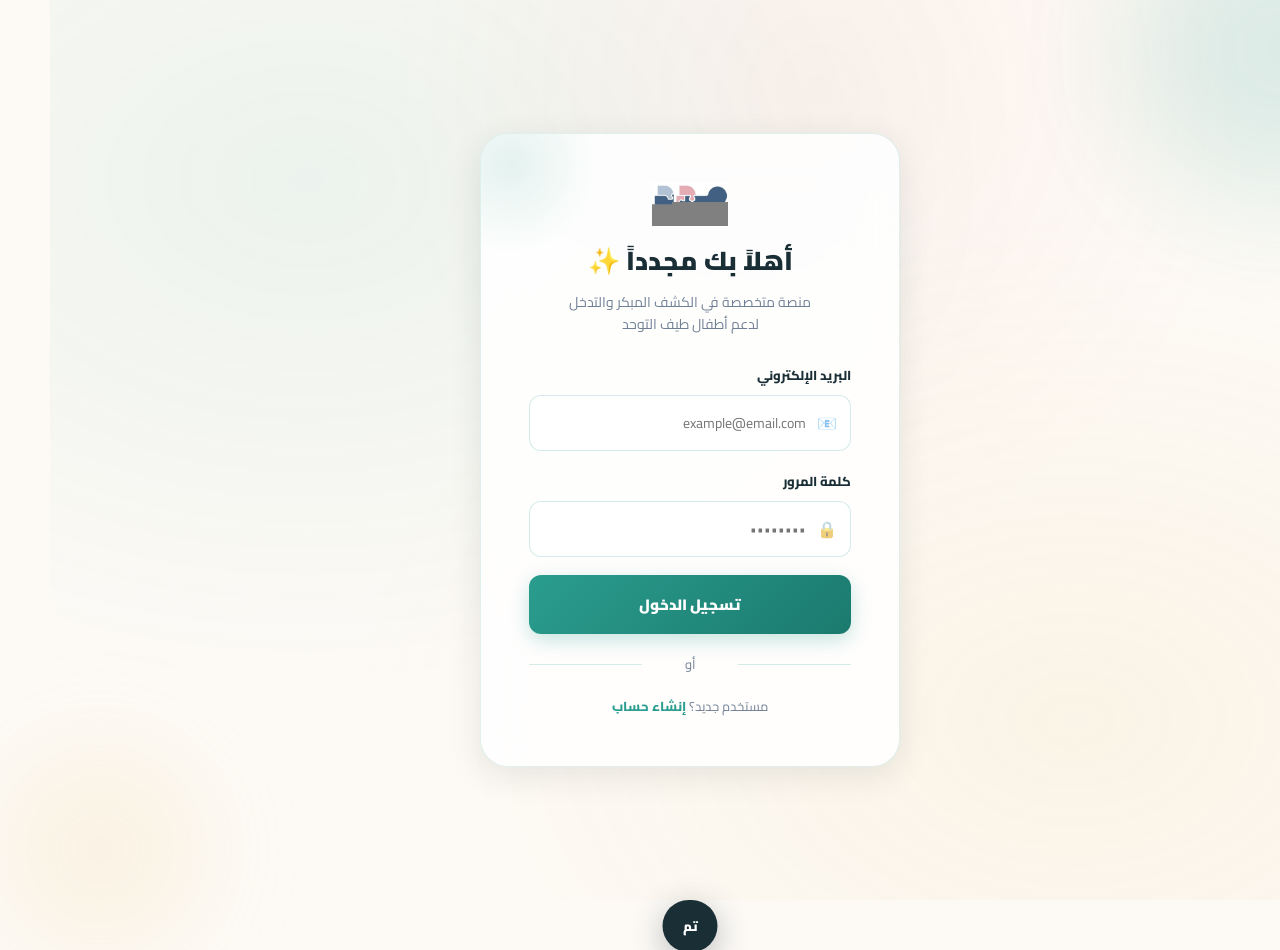
==== index.html @ 65f40bb9 "Update index.html" ====
<!DOCTYPE html>
<html lang="ar" dir="rtl">
<head>
  <meta charset="UTF-8" />
  <meta name="viewport" content="width=device-width, initial-scale=1.0"/>
  <title>مدد | MADDAD</title>

  <link href="https://fonts.googleapis.com/css2?family=Cairo:wght@300;400;500;600;700;900&family=Tajawal:wght@300;400;500;700;900&display=swap" rel="stylesheet">

  <style>
    :root {
      --sand: #F5EFE6;
      --warm: #FDFAF6;
      --teal: #2A9D8F;
      --teal-light: #52B5A8;
      --teal-dark: #1B7A6E;
      --amber: #E9C46A;
      --coral: #E76F51;
      --coral-light: #F4A261;
      --navy: #1A2E35;
      --text: #2D3748;
      --muted: #718096;
      --border: rgba(42,157,143,0.2);
      --card: rgba(255,255,255,0.86);
      --shadow: 0 8px 32px rgba(26,46,53,0.10);
      --shadow-hover: 0 16px 48px rgba(26,46,53,0.18);
      --radius: 20px;
      --radius-sm: 12px;
    }

    * { margin: 0; padding: 0; box-sizing: border-box; }

    body {
      font-family: 'Cairo', sans-serif;
      background: var(--warm);
      color: var(--text);
      min-height: 100vh;
      overflow-x: hidden;
    }

    /* background texture */
    body::before {
      content: '';
      position: fixed;
      inset: 0;
      background:
        radial-gradient(ellipse at 20% 20%, rgba(42,157,143,0.08) 0%, transparent 50%),
        radial-gradient(ellipse at 80% 80%, rgba(233,196,106,0.10) 0%, transparent 50%),
        radial-gradient(ellipse at 60% 10%, rgba(231,111,81,0.06) 0%, transparent 40%);
      pointer-events: none;
      z-index: 0;
    }

    .page {
      display: none;
      min-height: 100vh;
      position: relative;
      z-index: 1;
      animation: fadeIn 0.45s ease;
    }
    .page.active { display: flex; flex-direction: column; }
    @keyframes fadeIn {
      from { opacity: 0; transform: translateY(12px); }
      to { opacity: 1; transform: translateY(0); }
    }

    /* blobs */
    .blob {
      position: absolute;
      border-radius: 50%;
      filter: blur(60px);
      opacity: 0.15;
      pointer-events: none;
    }

    /* logo */
    .logo {
      display: flex;
      align-items: center;
      gap: 10px;
      text-decoration: none;
      user-select: none;
    }
    .logo img { height: 44px; width: auto; object-fit: contain; }
    .logo-text { font-size: 22px; font-weight: 900; color: var(--navy); letter-spacing: -0.5px; }
    .logo-sub { font-size: 11px; color: var(--teal); font-weight: 600; letter-spacing: 1px; direction: ltr; }

    /* navbar */
    .navbar {
      background: rgba(255,255,255,0.92);
      backdrop-filter: blur(20px);
      padding: 16px 28px;
      display: flex;
      align-items: center;
      justify-content: space-between;
      border-bottom: 1px solid var(--border);
      position: sticky; top: 0; z-index: 100;
      box-shadow: 0 2px 16px rgba(26,46,53,0.06);
    }
    .navbar-right { display: flex; align-items: center; gap: 14px; }
    .avatar {
      width: 38px; height: 38px;
      background: linear-gradient(135deg, var(--teal-light), var(--teal));
      border-radius: 50%;
      display: flex; align-items: center; justify-content: center;
      color: white;
      font-size: 14px;
      font-weight: 800;
      cursor: pointer;
      box-shadow: 0 2px 8px rgba(42,157,143,0.3);
    }
    .nav-name { font-size: 13px; font-weight: 700; color: var(--navy); }

    /* main container */
    .main {
      flex: 1;
      padding: 32px 28px;
      max-width: 900px;
      margin: 0 auto;
      width: 100%;
    }

    .page-title {
      font-size: 28px;
      font-weight: 900;
      color: var(--navy);
      margin-bottom: 4px;
      letter-spacing: -0.5px;
    }
    .page-subtitle {
      font-size: 14px;
      color: var(--muted);
      margin-bottom: 28px;
      line-height: 1.8;
    }

    /* login */
    #loginPage { align-items: center; justify-content: center; padding: 20px; }
    .login-card {
      background: var(--card);
      backdrop-filter: blur(20px);
      border-radius: 28px;
      padding: 48px;
      width: 100%;
      max-width: 420px;
      box-shadow: var(--shadow);
      border: 1px solid rgba(42,157,143,0.15);
      position: relative;
      overflow: hidden;
    }
    .login-card::before {
      content: '';
      position: absolute;
      top: -60px; left: -60px;
      width: 180px; height: 180px;
      background: radial-gradient(circle, rgba(42,157,143,0.12) 0%, transparent 70%);
      border-radius: 50%;
    }
    .login-header { text-align: center; margin-bottom: 28px; position: relative; }
    .login-header h2 { font-size: 26px; font-weight: 900; color: var(--navy); margin: 10px 0 6px; }
    .login-header p { color: var(--muted); font-size: 14px; line-height: 1.6; }

    .input-group { margin-bottom: 18px; }
    .input-group label {
      display: block;
      font-size: 13px;
      font-weight: 800;
      color: var(--navy);
      margin-bottom: 8px;
    }
    .input-wrap { position: relative; }
    .input-wrap .icon { position: absolute; right: 14px; top: 50%; transform: translateY(-50%); font-size: 16px; opacity: 0.55; }
    .form-input {
      width: 100%;
      padding: 14px 44px 14px 16px;
      border: 1.5px solid var(--border);
      border-radius: var(--radius-sm);
      font-family: 'Cairo', sans-serif;
      font-size: 14px;
      background: rgba(255,255,255,0.75);
      color: var(--text);
      transition: all 0.25s;
      outline: none;
      direction: ltr;
      text-align: right;
    }
    .form-input:focus {
      border-color: var(--teal);
      background: white;
      box-shadow: 0 0 0 3px rgba(42,157,143,0.10);
    }

    .btn-primary {
      width: 100%;
      padding: 15px;
      background: linear-gradient(135deg, var(--teal), var(--teal-dark));
      color: white;
      border: none;
      border-radius: var(--radius-sm);
      font-family: 'Cairo', sans-serif;
      font-size: 15px;
      font-weight: 900;
      cursor: pointer;
      transition: all 0.25s;
      box-shadow: 0 6px 20px rgba(42,157,143,0.28);
    }
    .btn-primary:hover { transform: translateY(-2px); box-shadow: 0 10px 28px rgba(42,157,143,0.38); }
    .btn-primary:active { transform: translateY(0); }

    .divider { text-align: center; margin: 18px 0; color: var(--muted); font-size: 13px; position: relative; }
    .divider::before, .divider::after {
      content: '';
      position: absolute;
      top: 50%;
      width: 35%;
      height: 1px;
      background: var(--border);
    }
    .divider::before { right: 0; }
    .divider::after  { left: 0; }

    .link-text { color: var(--teal); cursor: pointer; font-weight: 800; text-decoration: none; }
    .link-text:hover { color: var(--teal-dark); }
    .text-center { text-align: center; font-size: 13px; color: var(--muted); }

    /* dashboard */
    .child-hero {
      background: linear-gradient(135deg, var(--teal), var(--teal-dark));
      border-radius: 24px;
      padding: 28px 32px;
      color: white;
      margin-bottom: 22px;
      position: relative;
      overflow: hidden;
      box-shadow: 0 8px 32px rgba(42,157,143,0.30);
    }
    .child-hero::before {
      content: '';
      position: absolute;
      top: -40px; left: -40px;
      width: 200px; height: 200px;
      background: rgba(255,255,255,0.06);
      border-radius: 50%;
    }
    .child-hero::after {
      content: '';
      position: absolute;
      bottom: -60px; right: -20px;
      width: 250px; height: 250px;
      background: rgba(255,255,255,0.04);
      border-radius: 50%;
    }
    .child-hero-content { position: relative; z-index: 1; display: flex; align-items: center; gap: 18px; }
    .child-avatar-big {
      width: 72px; height: 72px;
      background: rgba(255,255,255,0.20);
      border-radius: 50%;
      display: flex; align-items: center; justify-content: center;
      font-size: 36px;
      border: 2px solid rgba(255,255,255,0.30);
      flex-shrink: 0;
    }
    .child-info-text h3 { font-size: 22px; font-weight: 900; margin-bottom: 4px; }
    .child-info-text p { font-size: 13px; opacity: 0.9; margin-bottom: 3px; }
    .badge-white {
      display: inline-flex;
      align-items: center;
      gap: 6px;
      background: rgba(255,255,255,0.20);
      border: 1px solid rgba(255,255,255,0.30);
      border-radius: 100px;
      padding: 4px 12px;
      font-size: 12px;
      margin-top: 8px;
      font-weight: 800;
    }

    .start-session-btn {
      width: 100%;
      padding: 18px;
      background: linear-gradient(135deg, var(--coral-light), var(--coral));
      color: white;
      border: none;
      border-radius: var(--radius-sm);
      font-family: 'Cairo', sans-serif;
      font-size: 16px;
      font-weight: 900;
      cursor: pointer;
      transition: all 0.25s;
      box-shadow: 0 6px 24px rgba(231,111,81,0.28);
      display: flex;
      align-items: center;
      justify-content: center;
      gap: 10px;
      max-width: 340px;
      margin: 0 auto;
    }
    .start-session-btn:hover { transform: translateY(-2px); box-shadow: 0 10px 32px rgba(231,111,81,0.40); }

    /* questionnaire */
    .back-btn {
      display: inline-flex;
      align-items: center;
      gap: 8px;
      font-size: 13px;
      font-weight: 800;
      color: var(--muted);
      cursor: pointer;
      padding: 8px 16px;
      border-radius: 100px;
      border: 1.5px solid var(--border);
      background: white;
      transition: all 0.2s;
      margin-bottom: 18px;
      width: fit-content;
    }
    .back-btn:hover { color: var(--navy); border-color: var(--navy); }

    .progress-bar-wrap { margin-bottom: 18px; }
    .progress-label { display: flex; justify-content: space-between; font-size: 13px; margin-bottom: 10px; }
    .progress-label span:first-child { font-weight: 900; color: var(--navy); }
    .progress-label span:last-child { color: var(--teal); font-weight: 900; direction: ltr; }
    .progress-bar {
      height: 8px;
      background: rgba(42,157,143,0.12);
      border-radius: 100px;
      overflow: hidden;
    }
    .progress-fill {
      height: 100%;
      background: linear-gradient(90deg, var(--teal), var(--teal-light));
      border-radius: 100px;
      transition: width 0.35s ease;
      width: 0%;
    }

    .question-card {
      background: var(--card);
      border-radius: 24px;
      padding: 28px;
      border: 1.5px solid var(--border);
      box-shadow: var(--shadow);
      margin-bottom: 16px;
    }
    .skill-tag {
      display: inline-flex;
      align-items: center;
      gap: 6px;
      background: rgba(42,157,143,0.10);
      color: var(--teal-dark);
      border-radius: 100px;
      padding: 6px 14px;
      font-size: 12px;
      font-weight: 900;
      margin-bottom: 14px;
    }
    .question-number { font-size: 13px; color: var(--muted); margin-bottom: 10px; }
    .question-text {
      font-size: 18px;
      font-weight: 900;
      color: var(--navy);
      line-height: 1.7;
      margin-bottom: 20px;
    }
    .answer-options { display: flex; gap: 12px; }
    .answer-btn {
      flex: 1;
      padding: 16px;
      border-radius: var(--radius-sm);
      border: 2px solid var(--border);
      background: white;
      cursor: pointer;
      transition: all 0.2s;
      font-family: 'Cairo', sans-serif;
      font-size: 15px;
      font-weight: 900;
      display: flex;
      align-items: center;
      justify-content: center;
      gap: 8px;
      user-select: none;
    }
    .answer-btn.yes { color: var(--teal-dark); }
    .answer-btn.no  { color: var(--coral); }

    .answer-btn:hover.yes { background: rgba(42,157,143,0.08); border-color: var(--teal); }
    .answer-btn:hover.no  { background: rgba(231,111,81,0.08); border-color: var(--coral); }

    .answer-btn.selected.yes { background: rgba(42,157,143,0.12); border-color: var(--teal); }
    .answer-btn.selected.no  { background: rgba(231,111,81,0.12); border-color: var(--coral); }

    .note-box {
      background: rgba(233,196,106,0.12);
      border: 1px solid rgba(233,196,106,0.28);
      border-radius: var(--radius-sm);
      padding: 14px 16px;
      font-size: 13px;
      color: #7d6200;
      display: flex;
      gap: 10px;
      align-items: flex-start;
      line-height: 1.7;
      margin-top: 14px;
      font-weight: 700;
    }
    .note-icon { font-size: 16px; flex-shrink: 0; margin-top: 1px; }

    .q-actions {
      display: flex;
      gap: 12px;
      justify-content: space-between;
      flex-wrap: wrap;
      margin-top: 16px;
    }
    .btn-secondary {
      padding: 13px 18px;
      background: transparent;
      color: var(--teal);
      border: 2px solid var(--teal);
      border-radius: var(--radius-sm);
      font-family: 'Cairo', sans-serif;
      font-size: 14px;
      font-weight: 900;
      cursor: pointer;
      transition: all 0.2s;
      min-width: 140px;
    }
    .btn-secondary:hover { background: rgba(42,157,143,0.06); }

    .btn-inline {
      padding: 13px 18px;
      background: linear-gradient(135deg, var(--teal), var(--teal-dark));
      color: white;
      border: none;
      border-radius: var(--radius-sm);
      font-family: 'Cairo', sans-serif;
      font-size: 14px;
      font-weight: 900;
      cursor: pointer;
      transition: all 0.2s;
      box-shadow: 0 4px 16px rgba(42,157,143,0.22);
      min-width: 140px;
    }
    .btn-inline:hover { transform: translateY(-2px); box-shadow: 0 8px 24px rgba(42,157,143,0.32); }

    /* results */
    .result-hero {
      border-radius: 24px;
      padding: 28px;
      margin-bottom: 16px;
      text-align: center;
      position: relative;
      overflow: hidden;
      background: rgba(255,255,255,0.88);
      border: 1.5px solid var(--border);
      box-shadow: var(--shadow);
    }
    .risk-badge {
      display: inline-flex;
      align-items: center;
      gap: 8px;
      background: rgba(231,111,81,0.12);
      color: var(--coral);
      border: 1px solid rgba(231,111,81,0.20);
      border-radius: 100px;
      padding: 8px 18px;
      font-size: 13px;
      font-weight: 900;
      margin-bottom: 14px;
    }
    .risk-circle {
      width: 100px; height: 100px;
      margin: 0 auto 16px;
      border-radius: 50%;
      background: rgba(231,111,81,0.10);
      border: 3px solid rgba(231,111,81,0.25);
      display: flex;
      align-items: center;
      justify-content: center;
      font-size: 46px;
      position: relative;
    }
    .risk-circle::after {
      content: '';
      position: absolute;
      inset: -8px;
      border-radius: 50%;
      border: 1.5px dashed rgba(231,111,81,0.20);
      animation: spin 18s linear infinite;
    }
    @keyframes spin { to { transform: rotate(360deg); } }

    .result-hero h2 { font-size: 22px; font-weight: 900; color: var(--navy); margin-bottom: 10px; }
    .result-hero p  { font-size: 14px; color: var(--muted); line-height: 1.8; max-width: 520px; margin: 0 auto; }

    .result-actions { display: flex; gap: 10px; justify-content: center; margin-top: 16px; flex-wrap: wrap; }

    /* follow-up */
    .followup-list { display: flex; flex-direction: column; gap: 12px; margin-bottom: 14px; }
    .followup-item {
      background: var(--card);
      border-radius: var(--radius-sm);
      padding: 16px 18px;
      border: 1.5px solid var(--border);
      display: flex;
      align-items: center;
      gap: 12px;
      cursor: pointer;
      transition: all 0.2s;
    }
    .followup-item:hover {
      border-color: var(--teal);
      transform: translateX(-3px);
      box-shadow: 0 4px 16px rgba(42,157,143,0.10);
    }
    .followup-item.answered {
      background: rgba(42,157,143,0.04);
      border-color: rgba(42,157,143,0.32);
    }
    .followup-checkbox {
      width: 24px; height: 24px;
      border: 2px solid var(--border);
      border-radius: 8px;
      flex-shrink: 0;
      display: flex; align-items: center; justify-content: center;
      transition: all 0.2s;
      font-size: 12px;
      color: transparent;
      background: transparent;
      font-weight: 900;
    }
    .followup-item.answered .followup-checkbox {
      background: var(--teal);
      border-color: var(--teal);
      color: white;
    }
    .followup-text {
      font-size: 14px;
      font-weight: 900;
      color: var(--navy);
      flex: 1;
      line-height: 1.6;
    }

    /* intervention */
    .intervention-grid { display: flex; flex-direction: column; gap: 12px; margin-bottom: 14px; }
    .activity-card {
      background: var(--card);
      border-radius: var(--radius);
      padding: 18px 20px;
      border: 1.5px solid var(--border);
      display: flex;
      align-items: center;
      gap: 14px;
      box-shadow: 0 2px 12px rgba(26,46,53,0.06);
      transition: all 0.25s;
    }
    .activity-card:hover { transform: translateX(-3px); box-shadow: var(--shadow); border-color: var(--teal); }
    .activity-num {
      width: 46px; height: 46px;
      background: linear-gradient(135deg, var(--teal), var(--teal-dark));
      border-radius: 14px;
      display: flex; align-items: center; justify-content: center;
      color: white;
      font-size: 18px;
      font-weight: 900;
      flex-shrink: 0;
      box-shadow: 0 4px 12px rgba(42,157,143,0.20);
    }
    .activity-info h4 { font-size: 15px; font-weight: 900; color: var(--navy); margin-bottom: 4px; }
    .activity-info .skill-label { font-size: 12px; color: var(--teal); font-weight: 900; }

    /* toast */
    .toast {
      position: fixed;
      bottom: 28px;
      left: 50%;
      transform: translateX(-50%) translateY(80px);
      background: var(--navy);
      color: white;
      padding: 14px 20px;
      border-radius: 100px;
      font-size: 13px;
      font-weight: 900;
      transition: transform 0.35s cubic-bezier(0.34, 1.56, 0.64, 1);
      z-index: 1000;
      white-space: nowrap;
      box-shadow: 0 8px 32px rgba(26,46,53,0.30);
      max-width: calc(100vw - 24px);
      overflow: hidden;
      text-overflow: ellipsis;
    }
    .toast.show { transform: translateX(-50%) translateY(0); }

    @media (max-width: 600px) {
      .main { padding: 20px 16px; }
      .login-card { padding: 32px 22px; }
      .answer-options { flex-direction: column; }
      .child-hero-content { flex-direction: column; text-align: center; }
      .q-actions { justify-content: center; }
      .btn-secondary, .btn-inline { width: 100%; }
      .navbar { padding: 14px 16px; }
    }
  </style>
</head>

<body>
  <!-- Toast -->
  <div id="toast" class="toast">تم</div>

  <!-- ===== LOGIN ===== -->
  <div class="page active" id="loginPage">
    <div class="blob" style="width:300px;height:300px;top:-100px;right:-100px;background:var(--teal);"></div>
    <div class="blob" style="width:200px;height:200px;bottom:-50px;left:-50px;background:var(--amber);"></div>

    <div class="login-card">
      <div class="login-header">
        <div class="logo" style="justify-content:center;margin-bottom:10px;">
          <img class="maddad-logo" alt="Maddad Logo">
        </div>
        <h2>أهلاً بك مجدداً ✨</h2>
        <p>منصة متخصصة في الكشف المبكر والتدخل<br>لدعم أطفال طيف التوحد</p>
      </div>

      <div class="input-group">
        <label>البريد الإلكتروني</label>
        <div class="input-wrap">
          <span class="icon">📧</span>
          <input class="form-input" id="emailInput" type="email" placeholder="example@email.com">
        </div>
      </div>

      <div class="input-group">
        <label>كلمة المرور</label>
        <div class="input-wrap">
          <span class="icon">🔒</span>
          <input class="form-input" id="passwordInput" type="password" placeholder="••••••••">
        </div>
      </div>

      <div id="loginError" style="color:#E76F51;font-size:13px;margin-bottom:12px;display:none;text-align:center;font-weight:900;">
        ⚠️ يرجى إدخال البريد الإلكتروني وكلمة المرور
      </div>

      <button class="btn-primary" id="loginBtn">تسجيل الدخول</button>

      <div class="divider">أو</div>
      <p class="text-center">مستخدم جديد؟ <a class="link-text" id="signupLink">إنشاء حساب</a></p>
    </div>
  </div>

  <!-- ===== DASHBOARD ===== -->
  <div class="page" id="dashboard">
    <nav class="navbar">
      <div class="logo" style="cursor:pointer;" id="logoDashboard">
        <img class="maddad-logo" alt="Maddad Logo">
      </div>
      <div class="navbar-right">
        <div class="nav-name" id="navParentName">والدة سارة</div>
        <div class="avatar" id="profileBtn">و</div>
      </div>
    </nav>

    <div class="main">
      <div class="page-title">لوحة المتابعة</div>
      <div class="page-subtitle">مرحباً، إليك آخر تحديثات ملف <span id="childNameInline">سارة</span> 🌟</div>

      <div class="child-hero">
        <div class="child-hero-content">
          <div class="child-avatar-big">👧</div>
          <div class="child-info-text">
            <h3 id="childName">سارة</h3>
            <p>📅 تاريخ التسجيل: <span id="regDate">١ / ٠٥ / ١٤٤٦هـ</span></p>
            <p>🎂 العمر: <span id="childAge">٢٤ شهراً</span></p>
            <div class="badge-white">🟢 متابعة نشطة</div>
          </div>
        </div>
      </div>

      <div style="text-align:center;margin-top:16px;">
        <button class="start-session-btn" id="startQuestionnaireBtn">📋 ابدأ الاستبيان الآن</button>
      </div>
    </div>
  </div>

  <!-- ===== QUESTIONNAIRE ===== -->
  <div class="page" id="questionnaire">
    <nav class="navbar">
      <div class="logo" style="cursor:pointer;" id="logoQuestionnaire">
        <img class="maddad-logo" alt="Maddad Logo">
      </div>
      <div class="navbar-right">
        <div class="nav-name">الاستبيان</div>
        <div class="avatar" id="qHelpBtn">؟</div>
      </div>
    </nav>

    <div class="main">
      <div class="back-btn" id="backToDashboardBtn">⬅︎ رجوع للوحة المتابعة</div>

      <div class="progress-bar-wrap">
        <div class="progress-label">
          <span>تقدم الاستبيان</span>
          <span id="progressText">0/0</span>
        </div>
        <div class="progress-bar">
          <div class="progress-fill" id="progressFill"></div>
        </div>
      </div>

      <div class="question-card">
        <div class="skill-tag" id="skillTag">🧠 تواصل بصري</div>
        <div class="question-number" id="qNumber">سؤال 1</div>
        <div class="question-text" id="qText">...</div>

        <div class="answer-options">
          <button class="answer-btn yes" id="yesBtn">✅ نعم</button>
          <button class="answer-btn no" id="noBtn">❌ لا</button>
        </div>

        <div class="note-box">
          <div class="note-icon">💡</div>
          <div>اختاري الإجابة الأقرب لسلوك الطفل خلال آخر أسبوعين.</div>
        </div>

        <div class="q-actions">
          <button class="btn-secondary" id="prevBtn">السابق</button>
          <button class="btn-inline" id="nextBtn">التالي</button>
        </div>
      </div>
    </div>
  </div>

  <!-- ===== RESULTS ===== -->
  <div class="page" id="results">
    <nav class="navbar">
      <div class="logo" style="cursor:pointer;" id="logoResults">
        <img class="maddad-logo" alt="Maddad Logo">
      </div>
      <div class="navbar-right">
        <div class="nav-name">النتيجة</div>
        <div class="avatar" id="resInfoBtn">i</div>
      </div>
    </nav>

    <div class="main">
      <div class="back-btn" id="backToDashboardFromResults">⬅︎ رجوع للوحة المتابعة</div>

      <div class="result-hero">
        <div class="risk-badge" id="riskBadge">—</div>
        <div class="risk-circle" id="riskEmoji">🟢</div>
        <h2 id="riskTitle">—</h2>
        <p id="riskDesc">—</p>

        <div class="result-actions">
          <button class="btn-inline" id="goFollowupBtn">أسئلة متابعة</button>
          <button class="btn-secondary" id="goInterventionBtn">خطة تدخل</button>
        </div>

        <div style="margin-top:14px;font-size:12px;color:var(--muted);font-weight:900;">
          الدرجة: <span id="scoreText">0</span> / <span id="maxScoreText">0</span>
        </div>
      </div>
    </div>
  </div>

  <!-- ===== FOLLOW-UP ===== -->
  <div class="page" id="followup">
    <nav class="navbar">
      <div class="logo" style="cursor:pointer;" id="logoFollowup">
        <img class="maddad-logo" alt="Maddad Logo">
      </div>
      <div class="navbar-right">
        <div class="nav-name">أسئلة متابعة</div>
        <div class="avatar" id="fuHelpBtn">؟</div>
      </div>
    </nav>

    <div class="main">
      <div class="back-btn" id="backToResultsBtn">⬅︎ رجوع للنتيجة</div>

      <div class="page-title">أسئلة متابعة</div>
      <div class="page-subtitle">نكمّل كم سؤال سريع يساعدنا نحدد التوصيات بشكل أدق.</div>

      <div class="followup-list" id="followupList"></div>

      <div class="result-actions" style="justify-content:flex-start;">
        <button class="btn-inline" id="finishFollowupBtn">إنهاء المتابعة</button>
        <button class="btn-secondary" id="toInterventionFromFollowupBtn">الانتقال للتدخل</button>
      </div>
    </div>
  </div>

  <!-- ===== INTERVENTION ===== -->
  <div class="page" id="intervention">
    <nav class="navbar">
      <div class="logo" style="cursor:pointer;" id="logoIntervention">
        <img class="maddad-logo" alt="Maddad Logo">
      </div>
      <div class="navbar-right">
        <div class="nav-name">خطة التدخل</div>
        <div class="avatar" id="intInfoBtn">i</div>
      </div>
    </nav>

    <div class="main">
      <div class="back-btn" id="backToResultsFromIntervention">⬅︎ رجوع للنتيجة</div>

      <div class="page-title">خطة تدخل مقترحة</div>
      <div class="page-subtitle">هذه أنشطة بسيطة قابلة للتطبيق في البيت. (تقدرين تغيرينها لاحقاً حسب متطلباتكم).</div>

      <div class="intervention-grid" id="interventionGrid"></div>

      <div style="margin-top:14px;">
        <button class="start-session-btn" id="startSessionBtn" style="max-width:420px;">
          🚀 ابدأ جلسة تدريب الآن
        </button>
      </div>
    </div>
  </div>

  <script>
    // =============================
    // 1) Maddad Logo (Base64) — محفوظ مرة وحدة وما انحذف ✅
    // =============================
    const MADDAD_LOGO_BASE64 = "[data-uri]";

    // Apply logo to all .maddad-logo elements
    function applyLogo() {
      document.querySelectorAll(".maddad-logo").forEach(img => {
        img.src = MADDAD_LOGO_BASE64;
      });
    }

    // =============================
    // 2) Simple Router
    // =============================
    const pages = ["loginPage","dashboard","questionnaire","results","followup","intervention"];
    function goTo(id){
      pages.forEach(p => document.getElementById(p).classList.remove("active"));
      document.getElementById(id).classList.add("active");
      window.scrollTo({top:0, behavior:"smooth"});
    }

    // =============================
    // 3) Toast
    // =============================
    let toastTimer = null;
    function showToast(msg){
      const t = document.getElementById("toast");
      t.textContent = msg;
      t.classList.add("show");
      clearTimeout(toastTimer);
      toastTimer = setTimeout(() => t.classList.remove("show"), 2400);
    }

    // =============================
    // 4) App State
    // =============================
    const state = {
      user: { parentName: "والدة سارة", avatar: "و" },
      child: { name: "سارة", regDate: "١ / ٠٥ / ١٤٤٦هـ", age: "٢٤ شهراً" },
      qIndex: 0,
      answers: [],     // boolean: true=yes, false=no
      score: 0,
      risk: { level: "low", title: "", desc: "", emoji: "🟢", badge: "" },
      followup: []
    };

    // =============================
    // 5) Questionnaire Data
    //    (عدّلي الأسئلة بسهولة هنا)
    // =============================
    const QUESTIONS = [
      { tag:"🧠 تواصل بصري", text:"هل ينظر الطفل إليك عند مناداته باسمه؟", riskIfNo: 1 },
      { tag:"🧩 انتباه مشترك", text:"هل يشير الطفل إلى شيء ليشاركك الاهتمام (مثل لعبة/صورة)؟", riskIfNo: 1 },
      { tag:"🗣️ تواصل", text:"هل يستخدم الطفل كلمات بسيطة أو أصوات للتواصل عند الحاجة؟", riskIfNo: 1 },
      { tag:"👥 تفاعل اجتماعي", text:"هل يستمتع الطفل باللعب التفاعلي (مثل الغميضة/التقليد)؟", riskIfNo: 1 },
      { tag:"🔁 سلوكيات متكررة", text:"هل توجد حركات متكررة بشكل ملحوظ (رفرفة، دوران، إلخ)؟", riskIfYes: 1 },
      { tag:"🔊 حساسية حسّية", text:"هل ينزعج بشدة من الأصوات/اللمس/الملابس بشكل متكرر؟", riskIfYes: 1 },
      { tag:"🎯 مرونة", text:"هل يغضب كثيراً عند تغيير الروتين أو المكان؟", riskIfYes: 1 },
      { tag:"🧠 تواصل بصري", text:"هل يتجنب التواصل البصري لفترات ملحوظة؟", riskIfYes: 1 },
    ];

    // Follow-up items (تقدرين تغيرينها)
    const FOLLOWUP_ITEMS = [
      "هل تم ملاحظة تأخر واضح في النطق مقارنة بعمر الطفل؟",
      "هل يكرر الطفل كلمات/أصوات بشكل غير وظيفي؟",
      "هل يواجه صعوبة في تقبل التغيير في الروتين؟",
      "هل تظهر حساسية شديدة تجاه بعض المثيرات الحسية؟"
    ];

    // Intervention activities (تقدرين تغيرينها)
    const INTERVENTIONS = [
      { title:"تمرين التواصل البصري", skill:"Eye Contact", desc:"تواصلي بصرياً لثانيتين ثم قدّمي تعزيز بسيط (ابتسامة/تصفيق)." },
      { title:"الانتباه المشترك", skill:"Joint Attention", desc:"اشرّي لشيء محبب وسمّيه، وانتظري نظرة الطفل ثم عززي." },
      { title:"تقليد حركات بسيطة", skill:"Imitation", desc:"حركة واحدة (تصفيق/إشارة) — لما يقلدها قدّمي مكافأة." },
    ];

    // =============================
    // 6) Risk Logic
    // =============================
    function computeScore() {
      let s = 0;
      for (let i=0; i<QUESTIONS.length; i++){
        const q = QUESTIONS[i];
        const a = state.answers[i]; // true/false
        if (a === undefined) continue;

        // if question defines riskIfNo / riskIfYes
        if (q.riskIfNo && a === false) s += q.riskIfNo;
        if (q.riskIfYes && a === true) s += q.riskIfYes;
      }
      state.score = s;
      return s;
    }

    function computeRisk() {
      const max = QUESTIONS.reduce((acc,q)=>acc + (q.riskIfNo||0) + (q.riskIfYes||0), 0);
      const s = computeScore();
      const ratio = max === 0 ? 0 : (s / max);

      // thresholds (قدّري تغيّرينها)
      if (ratio >= 0.60) {
        state.risk = {
          level:"high",
          emoji:"🔴",
          badge:"⚠️ احتمالية مرتفعة",
          title:"نوصي بتقييم متخصص قريباً",
          desc:"النتيجة تشير إلى مؤشرات متعددة. يفضّل التواصل مع أخصائي/مركز تقييم لإجراء فحص شامل ووضع خطة متابعة."
        };
      } else if (ratio >= 0.30) {
        state.risk = {
          level:"mid",
          emoji:"🟠",
          badge:"⚠️ احتمالية متوسطة",
          title:"متابعة وتطبيق أنشطة دعم مبكر",
          desc:"هناك بعض المؤشرات. ننصح بالمتابعة خلال أسابيع مع تطبيق أنشطة بسيطة وتحسين بيئة التواصل."
        };
      } else {
        state.risk = {
          level:"low",
          emoji:"🟢",
          badge:"✅ احتمالية منخفضة",
          title:"مؤشرات مطمئنة بشكل عام",
          desc:"النتيجة لا تظهر مؤشرات قوية حالياً. استمري بالملاحظة والتفاعل اليومي، وكرري الاستبيان لاحقاً."
        };
      }

      return { score: s, max };
    }

    // =============================
    // 7) Questionnaire UI
    // =============================
    function updateProgress(){
      const total = QUESTIONS.length;
      const current = state.qIndex + 1;
      document.getElementById("progressText").textContent = `${current}/${total}`;
      document.getElementById("progressFill").style.width = `${Math.round((current/total)*100)}%`;
    }

    function renderQuestion(){
      const q = QUESTIONS[state.qIndex];
      document.getElementById("skillTag").textContent = q.tag;
      document.getElementById("qNumber").textContent = `سؤال ${state.qIndex + 1}`;
      document.getElementById("qText").textContent = q.text;

      const a = state.answers[state.qIndex];
      const yes = document.getElementById("yesBtn");
      const no  = document.getElementById("noBtn");
      yes.classList.remove("selected"); no.classList.remove("selected");
      if (a === true) yes.classList.add("selected");
      if (a === false) no.classList.add("selected");

      document.getElementById("prevBtn").disabled = (state.qIndex === 0);
      updateProgress();
    }

    function setAnswer(val){
      state.answers[state.qIndex] = val;

      // auto move next (اختياري)
      renderQuestion();
    }

    function nextQuestion(){
      if (state.answers[state.qIndex] === undefined) {
        showToast("اختاري نعم أو لا أولاً");
        return;
      }
      if (state.qIndex < QUESTIONS.length - 1) {
        state.qIndex++;
        renderQuestion();
      } else {
        // finish => results
        const {score, max} = computeRisk();
        renderResults(score, max);
        goTo("results");
        showToast("تم إنهاء الاستبيان ✅");
      }
    }

    function prevQuestion(){
      if (state.qIndex > 0){
        state.qIndex--;
        renderQuestion();
      }
    }

    // =============================
    // 8) Results UI
    // =============================
    function renderResults(score, max){
      const r = state.risk;
      document.getElementById("riskBadge").textContent = r.badge;
      document.getElementById("riskEmoji").textContent = r.emoji;
      document.getElementById("riskTitle").textContent = r.title;
      document.getElementById("riskDesc").textContent = r.desc;
      document.getElementById("scoreText").textContent = score;
      document.getElementById("maxScoreText").textContent = max;
    }

    // =============================
    // 9) Follow-up UI
    // =============================
    function initFollowup(){
      state.followup = FOLLOWUP_ITEMS.map(t => ({ text: t, answered: false }));
      const list = document.getElementById("followupList");
      list.innerHTML = "";

      state.followup.forEach((item, idx) => {
        const row = document.createElement("div");
        row.className = "followup-item";
        row.innerHTML = `
          <div class="followup-checkbox">✓</div>
          <div class="followup-text">${item.text}</div>
        `;
        row.addEventListener("click", () => {
          item.answered = !item.answered;
          row.classList.toggle("answered", item.answered);
        });
        list.appendChild(row);
      });
    }

    // =============================
    // 10) Intervention UI
    // =============================
    function initIntervention(){
      const grid = document.getElementById("interventionGrid");
      grid.innerHTML = "";
      INTERVENTIONS.forEach((it, idx) => {
        const card = document.createElement("div");
        card.className = "activity-card";
        card.innerHTML = `
          <div class="activity-num">${idx+1}</div>
          <div class="activity-info">
            <h4>${it.title}</h4>
            <div class="skill-label">${it.skill} • ${it.desc}</div>
          </div>
        `;
        grid.appendChild(card);
      });
    }

    // =============================
    // 11) Login + Wiring
    // =============================
    function handleLogin(){
      const email = document.getElementById("emailInput").value.trim();
      const pass  = document.getElementById("passwordInput").value.trim();
      const err   = document.getElementById("loginError");

      if(!email || !pass){
        err.style.display = "block";
        showToast("كمّلي البيانات أولاً");
        return;
      }
      err.style.display = "none";

      // mock: change parent avatar letter from email
      const first = (email[0] || "و").toUpperCase();
      state.user.avatar = first;
      document.getElementById("profileBtn").textContent = first;

      showToast("تم تسجيل الدخول ✅");
      goTo("dashboard");
    }

    function hydrateDashboard(){
      document.getElementById("navParentName").textContent = state.user.parentName;
      document.getElementById("profileBtn").textContent = state.user.avatar;

      document.getElementById("childName").textContent = state.child.name;
      document.getElementById("childNameInline").textContent = state.child.name;
      document.getElementById("regDate").textContent = state.child.regDate;
      document.getElementById("childAge").textContent = state.child.age;
    }

    // =============================
    // 12) Events
    // =============================
    function bindEvents(){
      // login
      document.getElementById("loginBtn").addEventListener("click", handleLogin);
      document.getElementById("signupLink").addEventListener("click", () => showToast("سيتم إضافة التسجيل قريباً"));

      // dashboard
      document.getElementById("logoDashboard").addEventListener("click", () => goTo("dashboard"));
      document.getElementById("profileBtn").addEventListener("click", () => showToast("الملف الشخصي (قريباً)"));
      document.getElementById("startQuestionnaireBtn").addEventListener("click", () => {
        state.qIndex = 0;
        state.answers = new Array(QUESTIONS.length).fill(undefined);
        renderQuestion();
        goTo("questionnaire");
      });

      // questionnaire
      document.getElementById("logoQuestionnaire").addEventListener("click", () => goTo("dashboard"));
      document.getElementById("backToDashboardBtn").addEventListener("click", () => goTo("dashboard"));
      document.getElementById("qHelpBtn").addEventListener("click", () => showToast("اختاري الإجابة الأقرب لسلوك الطفل"));
      document.getElementById("yesBtn").addEventListener("click", () => setAnswer(true));
      document.getElementById("noBtn").addEventListener("click", () => setAnswer(false));
      document.getElementById("nextBtn").addEventListener("click", nextQuestion);
      document.getElementById("prevBtn").addEventListener("click", prevQuestion);

      // results
      document.getElementById("logoResults").addEventListener("click", () => goTo("dashboard"));
      document.getElementById("resInfoBtn").addEventListener("click", () => showToast("هذه نتيجة إرشادية وليست تشخيصاً"));
      document.getElementById("backToDashboardFromResults").addEventListener("click", () => goTo("dashboard"));
      document.getElementById("goFollowupBtn").addEventListener("click", () => {
        initFollowup();
        goTo("followup");
      });
      document.getElementById("goInterventionBtn").addEventListener("click", () => {
        initIntervention();
        goTo("intervention");
      });

      // followup
      document.getElementById("logoFollowup").addEventListener("click", () => goTo("dashboard"));
      document.getElementById("fuHelpBtn").addEventListener("click", () => showToast("اضغطي السؤال لتحديد أنه تمت مراجعته"));
      document.getElementById("backToResultsBtn").addEventListener("click", () => goTo("results"));
      document.getElementById("finishFollowupBtn").addEventListener("click", () => showToast("تم حفظ المتابعة ✅"));
      document.getElementById("toInterventionFromFollowupBtn").addEventListener("click", () => {
        initIntervention();
        goTo("intervention");
      });

      // intervention
      document.getElementById("logoIntervention").addEventListener("click", () => goTo("dashboard"));
      document.getElementById("intInfoBtn").addEventListener("click", () => showToast("الأنشطة قابلة للتعديل حسب الحاجة"));
      document.getElementById("backToResultsFromIntervention").addEventListener("click", () => goTo("results"));
      document.getElementById("startSessionBtn").addEventListener("click", () => showToast("بدء الجلسة (ربط اللعبة/الـ RL لاحقاً)"));
    }

    // =============================
    // Boot
    // =============================
    (function init(){
      applyLogo();
      bindEvents();
      hydrateDashboard();

      // enter-to-login
      document.getElementById("passwordInput").addEventListener("keydown", (e) => {
        if (e.key === "Enter") handleLogin();
      });

      // click logos on other pages
      document.getElementById("logoDashboard").title = "الرجوع للوحة المتابعة";
      document.getElementById("logoQuestionnaire").title = "الرجوع";
      document.getElementById("logoResults").title = "الرجوع";
      document.getElementById("logoFollowup").title = "الرجوع";
      document.getElementById("logoIntervention").title = "الرجوع";
    })();
  </script>
</body>
</html>
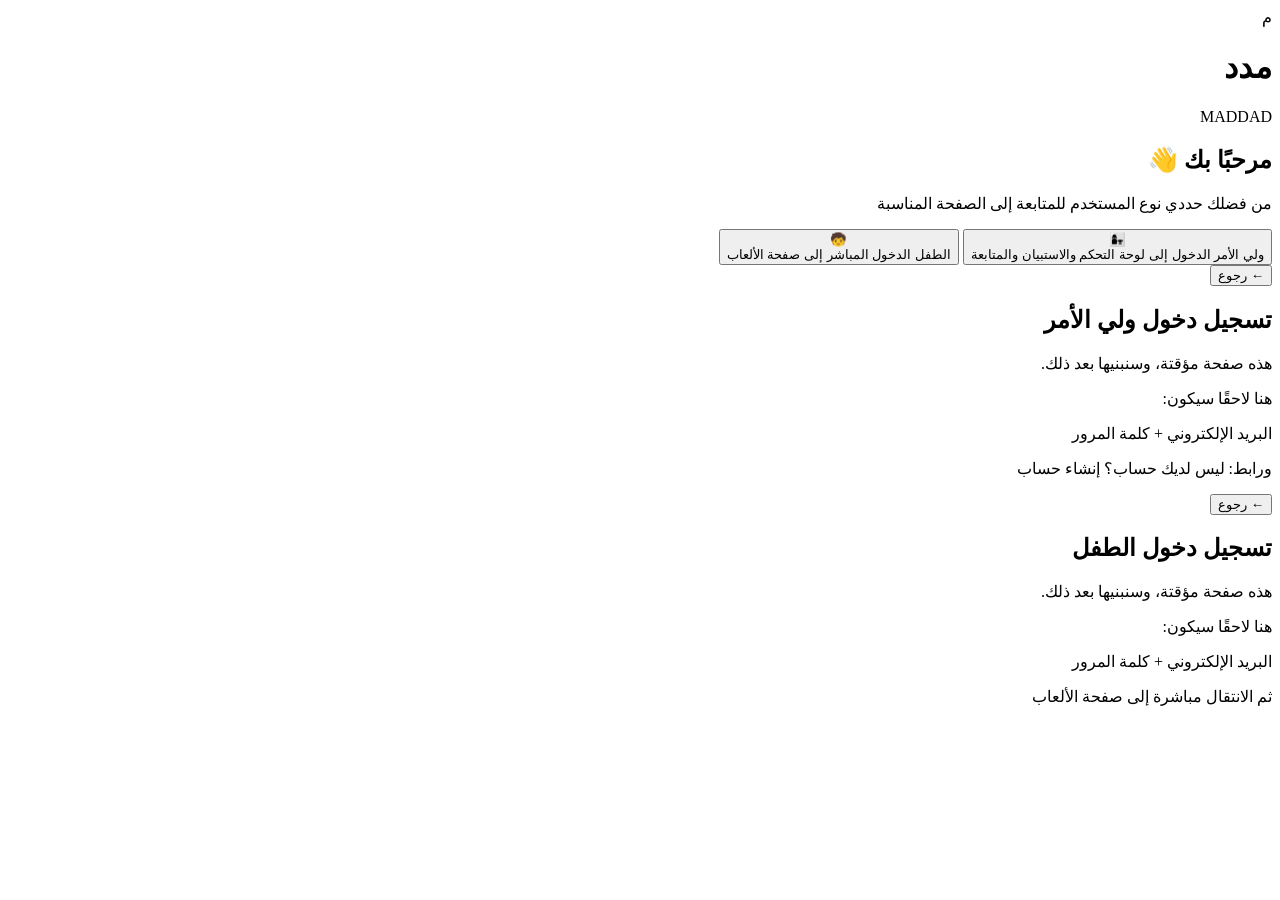
==== commit 2cfbdf6d: "Update index.html" ====
--- a/index.html
+++ b/index.html
@@ -2,1179 +2,88 @@
 <html lang="ar" dir="rtl">
 <head>
   <meta charset="UTF-8" />
-  <meta name="viewport" content="width=device-width, initial-scale=1.0"/>
+  <meta name="viewport" content="width=device-width, initial-scale=1.0" />
   <title>مدد | MADDAD</title>
 
-  <link href="https://fonts.googleapis.com/css2?family=Cairo:wght@300;400;500;600;700;900&family=Tajawal:wght@300;400;500;700;900&display=swap" rel="stylesheet">
+  <!-- Fonts -->
+  <link href="https://fonts.googleapis.com/css2?family=Cairo:wght@300;400;500;600;700;800;900&display=swap" rel="stylesheet">
 
-  <style>
-    :root {
-      --sand: #F5EFE6;
-      --warm: #FDFAF6;
-      --teal: #2A9D8F;
-      --teal-light: #52B5A8;
-      --teal-dark: #1B7A6E;
-      --amber: #E9C46A;
-      --coral: #E76F51;
-      --coral-light: #F4A261;
-      --navy: #1A2E35;
-      --text: #2D3748;
-      --muted: #718096;
-      --border: rgba(42,157,143,0.2);
-      --card: rgba(255,255,255,0.86);
-      --shadow: 0 8px 32px rgba(26,46,53,0.10);
-      --shadow-hover: 0 16px 48px rgba(26,46,53,0.18);
-      --radius: 20px;
-      --radius-sm: 12px;
-    }
+  <!-- CSS File -->
+  <link rel="stylesheet" href="style.css" />
+</head>
+<body>
 
-    * { margin: 0; padding: 0; box-sizing: border-box; }
+  <div class="page active" id="rolePage">
+    <div class="blob blob-1"></div>
+    <div class="blob blob-2"></div>
 
-    body {
-      font-family: 'Cairo', sans-serif;
-      background: var(--warm);
-      color: var(--text);
-      min-height: 100vh;
-      overflow-x: hidden;
-    }
+    <main class="role-wrapper">
+      <div class="role-card">
+        <div class="logo-area">
+          <div class="logo-box">م</div>
+          <div>
+            <h1 class="brand-title">مدد</h1>
+            <p class="brand-subtitle">MADDAD</p>
+          </div>
+        </div>
 
-    /* background texture */
-    body::before {
-      content: '';
-      position: fixed;
-      inset: 0;
-      background:
-        radial-gradient(ellipse at 20% 20%, rgba(42,157,143,0.08) 0%, transparent 50%),
-        radial-gradient(ellipse at 80% 80%, rgba(233,196,106,0.10) 0%, transparent 50%),
-        radial-gradient(ellipse at 60% 10%, rgba(231,111,81,0.06) 0%, transparent 40%);
-      pointer-events: none;
-      z-index: 0;
-    }
+        <div class="welcome-text">
+          <h2>مرحبًا بك 👋</h2>
+          <p>من فضلك حددي نوع المستخدم للمتابعة إلى الصفحة المناسبة</p>
+        </div>
 
-    .page {
-      display: none;
-      min-height: 100vh;
-      position: relative;
-      z-index: 1;
-      animation: fadeIn 0.45s ease;
-    }
-    .page.active { display: flex; flex-direction: column; }
-    @keyframes fadeIn {
-      from { opacity: 0; transform: translateY(12px); }
-      to { opacity: 1; transform: translateY(0); }
-    }
+        <div class="role-buttons">
+          <button class="role-btn parent-btn" onclick="selectRole('parent')">
+            <span class="role-icon">👩‍👧</span>
+            <div class="role-content">
+              <span class="role-title">ولي الأمر</span>
+              <span class="role-desc">الدخول إلى لوحة التحكم والاستبيان والمتابعة</span>
+            </div>
+          </button>
 
-    /* blobs */
-    .blob {
-      position: absolute;
-      border-radius: 50%;
-      filter: blur(60px);
-      opacity: 0.15;
-      pointer-events: none;
-    }
-
-    /* logo */
-    .logo {
-      display: flex;
-      align-items: center;
-      gap: 10px;
-      text-decoration: none;
-      user-select: none;
-    }
-    .logo img { height: 44px; width: auto; object-fit: contain; }
-    .logo-text { font-size: 22px; font-weight: 900; color: var(--navy); letter-spacing: -0.5px; }
-    .logo-sub { font-size: 11px; color: var(--teal); font-weight: 600; letter-spacing: 1px; direction: ltr; }
-
-    /* navbar */
-    .navbar {
-      background: rgba(255,255,255,0.92);
-      backdrop-filter: blur(20px);
-      padding: 16px 28px;
-      display: flex;
-      align-items: center;
-      justify-content: space-between;
-      border-bottom: 1px solid var(--border);
-      position: sticky; top: 0; z-index: 100;
-      box-shadow: 0 2px 16px rgba(26,46,53,0.06);
-    }
-    .navbar-right { display: flex; align-items: center; gap: 14px; }
-    .avatar {
-      width: 38px; height: 38px;
-      background: linear-gradient(135deg, var(--teal-light), var(--teal));
-      border-radius: 50%;
-      display: flex; align-items: center; justify-content: center;
-      color: white;
-      font-size: 14px;
-      font-weight: 800;
-      cursor: pointer;
-      box-shadow: 0 2px 8px rgba(42,157,143,0.3);
-    }
-    .nav-name { font-size: 13px; font-weight: 700; color: var(--navy); }
-
-    /* main container */
-    .main {
-      flex: 1;
-      padding: 32px 28px;
-      max-width: 900px;
-      margin: 0 auto;
-      width: 100%;
-    }
-
-    .page-title {
-      font-size: 28px;
-      font-weight: 900;
-      color: var(--navy);
-      margin-bottom: 4px;
-      letter-spacing: -0.5px;
-    }
-    .page-subtitle {
-      font-size: 14px;
-      color: var(--muted);
-      margin-bottom: 28px;
-      line-height: 1.8;
-    }
-
-    /* login */
-    #loginPage { align-items: center; justify-content: center; padding: 20px; }
-    .login-card {
-      background: var(--card);
-      backdrop-filter: blur(20px);
-      border-radius: 28px;
-      padding: 48px;
-      width: 100%;
-      max-width: 420px;
-      box-shadow: var(--shadow);
-      border: 1px solid rgba(42,157,143,0.15);
-      position: relative;
-      overflow: hidden;
-    }
-    .login-card::before {
-      content: '';
-      position: absolute;
-      top: -60px; left: -60px;
-      width: 180px; height: 180px;
-      background: radial-gradient(circle, rgba(42,157,143,0.12) 0%, transparent 70%);
-      border-radius: 50%;
-    }
-    .login-header { text-align: center; margin-bottom: 28px; position: relative; }
-    .login-header h2 { font-size: 26px; font-weight: 900; color: var(--navy); margin: 10px 0 6px; }
-    .login-header p { color: var(--muted); font-size: 14px; line-height: 1.6; }
-
-    .input-group { margin-bottom: 18px; }
-    .input-group label {
-      display: block;
-      font-size: 13px;
-      font-weight: 800;
-      color: var(--navy);
-      margin-bottom: 8px;
-    }
-    .input-wrap { position: relative; }
-    .input-wrap .icon { position: absolute; right: 14px; top: 50%; transform: translateY(-50%); font-size: 16px; opacity: 0.55; }
-    .form-input {
-      width: 100%;
-      padding: 14px 44px 14px 16px;
-      border: 1.5px solid var(--border);
-      border-radius: var(--radius-sm);
-      font-family: 'Cairo', sans-serif;
-      font-size: 14px;
-      background: rgba(255,255,255,0.75);
-      color: var(--text);
-      transition: all 0.25s;
-      outline: none;
-      direction: ltr;
-      text-align: right;
-    }
-    .form-input:focus {
-      border-color: var(--teal);
-      background: white;
-      box-shadow: 0 0 0 3px rgba(42,157,143,0.10);
-    }
-
-    .btn-primary {
-      width: 100%;
-      padding: 15px;
-      background: linear-gradient(135deg, var(--teal), var(--teal-dark));
-      color: white;
-      border: none;
-      border-radius: var(--radius-sm);
-      font-family: 'Cairo', sans-serif;
-      font-size: 15px;
-      font-weight: 900;
-      cursor: pointer;
-      transition: all 0.25s;
-      box-shadow: 0 6px 20px rgba(42,157,143,0.28);
-    }
-    .btn-primary:hover { transform: translateY(-2px); box-shadow: 0 10px 28px rgba(42,157,143,0.38); }
-    .btn-primary:active { transform: translateY(0); }
-
-    .divider { text-align: center; margin: 18px 0; color: var(--muted); font-size: 13px; position: relative; }
-    .divider::before, .divider::after {
-      content: '';
-      position: absolute;
-      top: 50%;
-      width: 35%;
-      height: 1px;
-      background: var(--border);
-    }
-    .divider::before { right: 0; }
-    .divider::after  { left: 0; }
-
-    .link-text { color: var(--teal); cursor: pointer; font-weight: 800; text-decoration: none; }
-    .link-text:hover { color: var(--teal-dark); }
-    .text-center { text-align: center; font-size: 13px; color: var(--muted); }
-
-    /* dashboard */
-    .child-hero {
-      background: linear-gradient(135deg, var(--teal), var(--teal-dark));
-      border-radius: 24px;
-      padding: 28px 32px;
-      color: white;
-      margin-bottom: 22px;
-      position: relative;
-      overflow: hidden;
-      box-shadow: 0 8px 32px rgba(42,157,143,0.30);
-    }
-    .child-hero::before {
-      content: '';
-      position: absolute;
-      top: -40px; left: -40px;
-      width: 200px; height: 200px;
-      background: rgba(255,255,255,0.06);
-      border-radius: 50%;
-    }
-    .child-hero::after {
-      content: '';
-      position: absolute;
-      bottom: -60px; right: -20px;
-      width: 250px; height: 250px;
-      background: rgba(255,255,255,0.04);
-      border-radius: 50%;
-    }
-    .child-hero-content { position: relative; z-index: 1; display: flex; align-items: center; gap: 18px; }
-    .child-avatar-big {
-      width: 72px; height: 72px;
-      background: rgba(255,255,255,0.20);
-      border-radius: 50%;
-      display: flex; align-items: center; justify-content: center;
-      font-size: 36px;
-      border: 2px solid rgba(255,255,255,0.30);
-      flex-shrink: 0;
-    }
-    .child-info-text h3 { font-size: 22px; font-weight: 900; margin-bottom: 4px; }
-    .child-info-text p { font-size: 13px; opacity: 0.9; margin-bottom: 3px; }
-    .badge-white {
-      display: inline-flex;
-      align-items: center;
-      gap: 6px;
-      background: rgba(255,255,255,0.20);
-      border: 1px solid rgba(255,255,255,0.30);
-      border-radius: 100px;
-      padding: 4px 12px;
-      font-size: 12px;
-      margin-top: 8px;
-      font-weight: 800;
-    }
-
-    .start-session-btn {
-      width: 100%;
-      padding: 18px;
-      background: linear-gradient(135deg, var(--coral-light), var(--coral));
-      color: white;
-      border: none;
-      border-radius: var(--radius-sm);
-      font-family: 'Cairo', sans-serif;
-      font-size: 16px;
-      font-weight: 900;
-      cursor: pointer;
-      transition: all 0.25s;
-      box-shadow: 0 6px 24px rgba(231,111,81,0.28);
-      display: flex;
-      align-items: center;
-      justify-content: center;
-      gap: 10px;
-      max-width: 340px;
-      margin: 0 auto;
-    }
-    .start-session-btn:hover { transform: translateY(-2px); box-shadow: 0 10px 32px rgba(231,111,81,0.40); }
-
-    /* questionnaire */
-    .back-btn {
-      display: inline-flex;
-      align-items: center;
-      gap: 8px;
-      font-size: 13px;
-      font-weight: 800;
-      color: var(--muted);
-      cursor: pointer;
-      padding: 8px 16px;
-      border-radius: 100px;
-      border: 1.5px solid var(--border);
-      background: white;
-      transition: all 0.2s;
-      margin-bottom: 18px;
-      width: fit-content;
-    }
-    .back-btn:hover { color: var(--navy); border-color: var(--navy); }
-
-    .progress-bar-wrap { margin-bottom: 18px; }
-    .progress-label { display: flex; justify-content: space-between; font-size: 13px; margin-bottom: 10px; }
-    .progress-label span:first-child { font-weight: 900; color: var(--navy); }
-    .progress-label span:last-child { color: var(--teal); font-weight: 900; direction: ltr; }
-    .progress-bar {
-      height: 8px;
-      background: rgba(42,157,143,0.12);
-      border-radius: 100px;
-      overflow: hidden;
-    }
-    .progress-fill {
-      height: 100%;
-      background: linear-gradient(90deg, var(--teal), var(--teal-light));
-      border-radius: 100px;
-      transition: width 0.35s ease;
-      width: 0%;
-    }
-
-    .question-card {
-      background: var(--card);
-      border-radius: 24px;
-      padding: 28px;
-      border: 1.5px solid var(--border);
-      box-shadow: var(--shadow);
-      margin-bottom: 16px;
-    }
-    .skill-tag {
-      display: inline-flex;
-      align-items: center;
-      gap: 6px;
-      background: rgba(42,157,143,0.10);
-      color: var(--teal-dark);
-      border-radius: 100px;
-      padding: 6px 14px;
-      font-size: 12px;
-      font-weight: 900;
-      margin-bottom: 14px;
-    }
-    .question-number { font-size: 13px; color: var(--muted); margin-bottom: 10px; }
-    .question-text {
-      font-size: 18px;
-      font-weight: 900;
-      color: var(--navy);
-      line-height: 1.7;
-      margin-bottom: 20px;
-    }
-    .answer-options { display: flex; gap: 12px; }
-    .answer-btn {
-      flex: 1;
-      padding: 16px;
-      border-radius: var(--radius-sm);
-      border: 2px solid var(--border);
-      background: white;
-      cursor: pointer;
-      transition: all 0.2s;
-      font-family: 'Cairo', sans-serif;
-      font-size: 15px;
-      font-weight: 900;
-      display: flex;
-      align-items: center;
-      justify-content: center;
-      gap: 8px;
-      user-select: none;
-    }
-    .answer-btn.yes { color: var(--teal-dark); }
-    .answer-btn.no  { color: var(--coral); }
-
-    .answer-btn:hover.yes { background: rgba(42,157,143,0.08); border-color: var(--teal); }
-    .answer-btn:hover.no  { background: rgba(231,111,81,0.08); border-color: var(--coral); }
-
-    .answer-btn.selected.yes { background: rgba(42,157,143,0.12); border-color: var(--teal); }
-    .answer-btn.selected.no  { background: rgba(231,111,81,0.12); border-color: var(--coral); }
-
-    .note-box {
-      background: rgba(233,196,106,0.12);
-      border: 1px solid rgba(233,196,106,0.28);
-      border-radius: var(--radius-sm);
-      padding: 14px 16px;
-      font-size: 13px;
-      color: #7d6200;
-      display: flex;
-      gap: 10px;
-      align-items: flex-start;
-      line-height: 1.7;
-      margin-top: 14px;
-      font-weight: 700;
-    }
-    .note-icon { font-size: 16px; flex-shrink: 0; margin-top: 1px; }
-
-    .q-actions {
-      display: flex;
-      gap: 12px;
-      justify-content: space-between;
-      flex-wrap: wrap;
-      margin-top: 16px;
-    }
-    .btn-secondary {
-      padding: 13px 18px;
-      background: transparent;
-      color: var(--teal);
-      border: 2px solid var(--teal);
-      border-radius: var(--radius-sm);
-      font-family: 'Cairo', sans-serif;
-      font-size: 14px;
-      font-weight: 900;
-      cursor: pointer;
-      transition: all 0.2s;
-      min-width: 140px;
-    }
-    .btn-secondary:hover { background: rgba(42,157,143,0.06); }
-
-    .btn-inline {
-      padding: 13px 18px;
-      background: linear-gradient(135deg, var(--teal), var(--teal-dark));
-      color: white;
-      border: none;
-      border-radius: var(--radius-sm);
-      font-family: 'Cairo', sans-serif;
-      font-size: 14px;
-      font-weight: 900;
-      cursor: pointer;
-      transition: all 0.2s;
-      box-shadow: 0 4px 16px rgba(42,157,143,0.22);
-      min-width: 140px;
-    }
-    .btn-inline:hover { transform: translateY(-2px); box-shadow: 0 8px 24px rgba(42,157,143,0.32); }
-
-    /* results */
-    .result-hero {
-      border-radius: 24px;
-      padding: 28px;
-      margin-bottom: 16px;
-      text-align: center;
-      position: relative;
-      overflow: hidden;
-      background: rgba(255,255,255,0.88);
-      border: 1.5px solid var(--border);
-      box-shadow: var(--shadow);
-    }
-    .risk-badge {
-      display: inline-flex;
-      align-items: center;
-      gap: 8px;
-      background: rgba(231,111,81,0.12);
-      color: var(--coral);
-      border: 1px solid rgba(231,111,81,0.20);
-      border-radius: 100px;
-      padding: 8px 18px;
-      font-size: 13px;
-      font-weight: 900;
-      margin-bottom: 14px;
-    }
-    .risk-circle {
-      width: 100px; height: 100px;
-      margin: 0 auto 16px;
-      border-radius: 50%;
-      background: rgba(231,111,81,0.10);
-      border: 3px solid rgba(231,111,81,0.25);
-      display: flex;
-      align-items: center;
-      justify-content: center;
-      font-size: 46px;
-      position: relative;
-    }
-    .risk-circle::after {
-      content: '';
-      position: absolute;
-      inset: -8px;
-      border-radius: 50%;
-      border: 1.5px dashed rgba(231,111,81,0.20);
-      animation: spin 18s linear infinite;
-    }
-    @keyframes spin { to { transform: rotate(360deg); } }
-
-    .result-hero h2 { font-size: 22px; font-weight: 900; color: var(--navy); margin-bottom: 10px; }
-    .result-hero p  { font-size: 14px; color: var(--muted); line-height: 1.8; max-width: 520px; margin: 0 auto; }
-
-    .result-actions { display: flex; gap: 10px; justify-content: center; margin-top: 16px; flex-wrap: wrap; }
-
-    /* follow-up */
-    .followup-list { display: flex; flex-direction: column; gap: 12px; margin-bottom: 14px; }
-    .followup-item {
-      background: var(--card);
-      border-radius: var(--radius-sm);
-      padding: 16px 18px;
-      border: 1.5px solid var(--border);
-      display: flex;
-      align-items: center;
-      gap: 12px;
-      cursor: pointer;
-      transition: all 0.2s;
-    }
-    .followup-item:hover {
-      border-color: var(--teal);
-      transform: translateX(-3px);
-      box-shadow: 0 4px 16px rgba(42,157,143,0.10);
-    }
-    .followup-item.answered {
-      background: rgba(42,157,143,0.04);
-      border-color: rgba(42,157,143,0.32);
-    }
-    .followup-checkbox {
-      width: 24px; height: 24px;
-      border: 2px solid var(--border);
-      border-radius: 8px;
-      flex-shrink: 0;
-      display: flex; align-items: center; justify-content: center;
-      transition: all 0.2s;
-      font-size: 12px;
-      color: transparent;
-      background: transparent;
-      font-weight: 900;
-    }
-    .followup-item.answered .followup-checkbox {
-      background: var(--teal);
-      border-color: var(--teal);
-      color: white;
-    }
-    .followup-text {
-      font-size: 14px;
-      font-weight: 900;
-      color: var(--navy);
-      flex: 1;
-      line-height: 1.6;
-    }
-
-    /* intervention */
-    .intervention-grid { display: flex; flex-direction: column; gap: 12px; margin-bottom: 14px; }
-    .activity-card {
-      background: var(--card);
-      border-radius: var(--radius);
-      padding: 18px 20px;
-      border: 1.5px solid var(--border);
-      display: flex;
-      align-items: center;
-      gap: 14px;
-      box-shadow: 0 2px 12px rgba(26,46,53,0.06);
-      transition: all 0.25s;
-    }
-    .activity-card:hover { transform: translateX(-3px); box-shadow: var(--shadow); border-color: var(--teal); }
-    .activity-num {
-      width: 46px; height: 46px;
-      background: linear-gradient(135deg, var(--teal), var(--teal-dark));
-      border-radius: 14px;
-      display: flex; align-items: center; justify-content: center;
-      color: white;
-      font-size: 18px;
-      font-weight: 900;
-      flex-shrink: 0;
-      box-shadow: 0 4px 12px rgba(42,157,143,0.20);
-    }
-    .activity-info h4 { font-size: 15px; font-weight: 900; color: var(--navy); margin-bottom: 4px; }
-    .activity-info .skill-label { font-size: 12px; color: var(--teal); font-weight: 900; }
-
-    /* toast */
-    .toast {
-      position: fixed;
-      bottom: 28px;
-      left: 50%;
-      transform: translateX(-50%) translateY(80px);
-      background: var(--navy);
-      color: white;
-      padding: 14px 20px;
-      border-radius: 100px;
-      font-size: 13px;
-      font-weight: 900;
-      transition: transform 0.35s cubic-bezier(0.34, 1.56, 0.64, 1);
-      z-index: 1000;
-      white-space: nowrap;
-      box-shadow: 0 8px 32px rgba(26,46,53,0.30);
-      max-width: calc(100vw - 24px);
-      overflow: hidden;
-      text-overflow: ellipsis;
-    }
-    .toast.show { transform: translateX(-50%) translateY(0); }
-
-    @media (max-width: 600px) {
-      .main { padding: 20px 16px; }
-      .login-card { padding: 32px 22px; }
-      .answer-options { flex-direction: column; }
-      .child-hero-content { flex-direction: column; text-align: center; }
-      .q-actions { justify-content: center; }
-      .btn-secondary, .btn-inline { width: 100%; }
-      .navbar { padding: 14px 16px; }
-    }
-  </style>
-</head>
-
-<body>
-  <!-- Toast -->
-  <div id="toast" class="toast">تم</div>
-
-  <!-- ===== LOGIN ===== -->
-  <div class="page active" id="loginPage">
-    <div class="blob" style="width:300px;height:300px;top:-100px;right:-100px;background:var(--teal);"></div>
-    <div class="blob" style="width:200px;height:200px;bottom:-50px;left:-50px;background:var(--amber);"></div>
-
-    <div class="login-card">
-      <div class="login-header">
-        <div class="logo" style="justify-content:center;margin-bottom:10px;">
-          <img class="maddad-logo" alt="Maddad Logo">
-        </div>
-        <h2>أهلاً بك مجدداً ✨</h2>
-        <p>منصة متخصصة في الكشف المبكر والتدخل<br>لدعم أطفال طيف التوحد</p>
-      </div>
-
-      <div class="input-group">
-        <label>البريد الإلكتروني</label>
-        <div class="input-wrap">
-          <span class="icon">📧</span>
-          <input class="form-input" id="emailInput" type="email" placeholder="example@email.com">
+          <button class="role-btn child-btn" onclick="selectRole('child')">
+            <span class="role-icon">🧒</span>
+            <div class="role-content">
+              <span class="role-title">الطفل</span>
+              <span class="role-desc">الدخول المباشر إلى صفحة الألعاب</span>
+            </div>
+          </button>
         </div>
       </div>
-
-      <div class="input-group">
-        <label>كلمة المرور</label>
-        <div class="input-wrap">
-          <span class="icon">🔒</span>
-          <input class="form-input" id="passwordInput" type="password" placeholder="••••••••">
-        </div>
-      </div>
-
-      <div id="loginError" style="color:#E76F51;font-size:13px;margin-bottom:12px;display:none;text-align:center;font-weight:900;">
-        ⚠️ يرجى إدخال البريد الإلكتروني وكلمة المرور
-      </div>
-
-      <button class="btn-primary" id="loginBtn">تسجيل الدخول</button>
-
-      <div class="divider">أو</div>
-      <p class="text-center">مستخدم جديد؟ <a class="link-text" id="signupLink">إنشاء حساب</a></p>
-    </div>
+    </main>
   </div>
 
-  <!-- ===== DASHBOARD ===== -->
-  <div class="page" id="dashboard">
-    <nav class="navbar">
-      <div class="logo" style="cursor:pointer;" id="logoDashboard">
-        <img class="maddad-logo" alt="Maddad Logo">
-      </div>
-      <div class="navbar-right">
-        <div class="nav-name" id="navParentName">والدة سارة</div>
-        <div class="avatar" id="profileBtn">و</div>
-      </div>
-    </nav>
+  <!-- Parent Login Preview Page -->
+  <div class="page" id="parentLoginPage">
+    <div class="simple-page-card">
+      <button class="back-btn" onclick="goTo('rolePage')">← رجوع</button>
+      <h2>تسجيل دخول ولي الأمر</h2>
+      <p>هذه صفحة مؤقتة، وسنبنيها بعد ذلك.</p>
 
-    <div class="main">
-      <div class="page-title">لوحة المتابعة</div>
-      <div class="page-subtitle">مرحباً، إليك آخر تحديثات ملف <span id="childNameInline">سارة</span> 🌟</div>
-
-      <div class="child-hero">
-        <div class="child-hero-content">
-          <div class="child-avatar-big">👧</div>
-          <div class="child-info-text">
-            <h3 id="childName">سارة</h3>
-            <p>📅 تاريخ التسجيل: <span id="regDate">١ / ٠٥ / ١٤٤٦هـ</span></p>
-            <p>🎂 العمر: <span id="childAge">٢٤ شهراً</span></p>
-            <div class="badge-white">🟢 متابعة نشطة</div>
-          </div>
-        </div>
-      </div>
-
-      <div style="text-align:center;margin-top:16px;">
-        <button class="start-session-btn" id="startQuestionnaireBtn">📋 ابدأ الاستبيان الآن</button>
+      <div class="demo-box">
+        <p>هنا لاحقًا سيكون:</p>
+        <p>البريد الإلكتروني + كلمة المرور</p>
+        <p>ورابط: ليس لديك حساب؟ إنشاء حساب</p>
       </div>
     </div>
   </div>
 
-  <!-- ===== QUESTIONNAIRE ===== -->
-  <div class="page" id="questionnaire">
-    <nav class="navbar">
-      <div class="logo" style="cursor:pointer;" id="logoQuestionnaire">
-        <img class="maddad-logo" alt="Maddad Logo">
-      </div>
-      <div class="navbar-right">
-        <div class="nav-name">الاستبيان</div>
-        <div class="avatar" id="qHelpBtn">؟</div>
-      </div>
-    </nav>
+  <!-- Child Login Preview Page -->
+  <div class="page" id="childLoginPage">
+    <div class="simple-page-card">
+      <button class="back-btn" onclick="goTo('rolePage')">← رجوع</button>
+      <h2>تسجيل دخول الطفل</h2>
+      <p>هذه صفحة مؤقتة، وسنبنيها بعد ذلك.</p>
 
-    <div class="main">
-      <div class="back-btn" id="backToDashboardBtn">⬅︎ رجوع للوحة المتابعة</div>
-
-      <div class="progress-bar-wrap">
-        <div class="progress-label">
-          <span>تقدم الاستبيان</span>
-          <span id="progressText">0/0</span>
-        </div>
-        <div class="progress-bar">
-          <div class="progress-fill" id="progressFill"></div>
-        </div>
-      </div>
-
-      <div class="question-card">
-        <div class="skill-tag" id="skillTag">🧠 تواصل بصري</div>
-        <div class="question-number" id="qNumber">سؤال 1</div>
-        <div class="question-text" id="qText">...</div>
-
-        <div class="answer-options">
-          <button class="answer-btn yes" id="yesBtn">✅ نعم</button>
-          <button class="answer-btn no" id="noBtn">❌ لا</button>
-        </div>
-
-        <div class="note-box">
-          <div class="note-icon">💡</div>
-          <div>اختاري الإجابة الأقرب لسلوك الطفل خلال آخر أسبوعين.</div>
-        </div>
-
-        <div class="q-actions">
-          <button class="btn-secondary" id="prevBtn">السابق</button>
-          <button class="btn-inline" id="nextBtn">التالي</button>
-        </div>
+      <div class="demo-box">
+        <p>هنا لاحقًا سيكون:</p>
+        <p>البريد الإلكتروني + كلمة المرور</p>
+        <p>ثم الانتقال مباشرة إلى صفحة الألعاب</p>
       </div>
     </div>
   </div>
 
-  <!-- ===== RESULTS ===== -->
-  <div class="page" id="results">
-    <nav class="navbar">
-      <div class="logo" style="cursor:pointer;" id="logoResults">
-        <img class="maddad-logo" alt="Maddad Logo">
-      </div>
-      <div class="navbar-right">
-        <div class="nav-name">النتيجة</div>
-        <div class="avatar" id="resInfoBtn">i</div>
-      </div>
-    </nav>
-
-    <div class="main">
-      <div class="back-btn" id="backToDashboardFromResults">⬅︎ رجوع للوحة المتابعة</div>
-
-      <div class="result-hero">
-        <div class="risk-badge" id="riskBadge">—</div>
-        <div class="risk-circle" id="riskEmoji">🟢</div>
-        <h2 id="riskTitle">—</h2>
-        <p id="riskDesc">—</p>
-
-        <div class="result-actions">
-          <button class="btn-inline" id="goFollowupBtn">أسئلة متابعة</button>
-          <button class="btn-secondary" id="goInterventionBtn">خطة تدخل</button>
-        </div>
-
-        <div style="margin-top:14px;font-size:12px;color:var(--muted);font-weight:900;">
-          الدرجة: <span id="scoreText">0</span> / <span id="maxScoreText">0</span>
-        </div>
-      </div>
-    </div>
-  </div>
-
-  <!-- ===== FOLLOW-UP ===== -->
-  <div class="page" id="followup">
-    <nav class="navbar">
-      <div class="logo" style="cursor:pointer;" id="logoFollowup">
-        <img class="maddad-logo" alt="Maddad Logo">
-      </div>
-      <div class="navbar-right">
-        <div class="nav-name">أسئلة متابعة</div>
-        <div class="avatar" id="fuHelpBtn">؟</div>
-      </div>
-    </nav>
-
-    <div class="main">
-      <div class="back-btn" id="backToResultsBtn">⬅︎ رجوع للنتيجة</div>
-
-      <div class="page-title">أسئلة متابعة</div>
-      <div class="page-subtitle">نكمّل كم سؤال سريع يساعدنا نحدد التوصيات بشكل أدق.</div>
-
-      <div class="followup-list" id="followupList"></div>
-
-      <div class="result-actions" style="justify-content:flex-start;">
-        <button class="btn-inline" id="finishFollowupBtn">إنهاء المتابعة</button>
-        <button class="btn-secondary" id="toInterventionFromFollowupBtn">الانتقال للتدخل</button>
-      </div>
-    </div>
-  </div>
-
-  <!-- ===== INTERVENTION ===== -->
-  <div class="page" id="intervention">
-    <nav class="navbar">
-      <div class="logo" style="cursor:pointer;" id="logoIntervention">
-        <img class="maddad-logo" alt="Maddad Logo">
-      </div>
-      <div class="navbar-right">
-        <div class="nav-name">خطة التدخل</div>
-        <div class="avatar" id="intInfoBtn">i</div>
-      </div>
-    </nav>
-
-    <div class="main">
-      <div class="back-btn" id="backToResultsFromIntervention">⬅︎ رجوع للنتيجة</div>
-
-      <div class="page-title">خطة تدخل مقترحة</div>
-      <div class="page-subtitle">هذه أنشطة بسيطة قابلة للتطبيق في البيت. (تقدرين تغيرينها لاحقاً حسب متطلباتكم).</div>
-
-      <div class="intervention-grid" id="interventionGrid"></div>
-
-      <div style="margin-top:14px;">
-        <button class="start-session-btn" id="startSessionBtn" style="max-width:420px;">
-          🚀 ابدأ جلسة تدريب الآن
-        </button>
-      </div>
-    </div>
-  </div>
-
-  <script>
-    // =============================
-    // 1) Maddad Logo (Base64) — محفوظ مرة وحدة وما انحذف ✅
-    // =============================
-    const MADDAD_LOGO_BASE64 = "[data-uri]";
-
-    // Apply logo to all .maddad-logo elements
-    function applyLogo() {
-      document.querySelectorAll(".maddad-logo").forEach(img => {
-        img.src = MADDAD_LOGO_BASE64;
-      });
-    }
-
-    // =============================
-    // 2) Simple Router
-    // =============================
-    const pages = ["loginPage","dashboard","questionnaire","results","followup","intervention"];
-    function goTo(id){
-      pages.forEach(p => document.getElementById(p).classList.remove("active"));
-      document.getElementById(id).classList.add("active");
-      window.scrollTo({top:0, behavior:"smooth"});
-    }
-
-    // =============================
-    // 3) Toast
-    // =============================
-    let toastTimer = null;
-    function showToast(msg){
-      const t = document.getElementById("toast");
-      t.textContent = msg;
-      t.classList.add("show");
-      clearTimeout(toastTimer);
-      toastTimer = setTimeout(() => t.classList.remove("show"), 2400);
-    }
-
-    // =============================
-    // 4) App State
-    // =============================
-    const state = {
-      user: { parentName: "والدة سارة", avatar: "و" },
-      child: { name: "سارة", regDate: "١ / ٠٥ / ١٤٤٦هـ", age: "٢٤ شهراً" },
-      qIndex: 0,
-      answers: [],     // boolean: true=yes, false=no
-      score: 0,
-      risk: { level: "low", title: "", desc: "", emoji: "🟢", badge: "" },
-      followup: []
-    };
-
-    // =============================
-    // 5) Questionnaire Data
-    //    (عدّلي الأسئلة بسهولة هنا)
-    // =============================
-    const QUESTIONS = [
-      { tag:"🧠 تواصل بصري", text:"هل ينظر الطفل إليك عند مناداته باسمه؟", riskIfNo: 1 },
-      { tag:"🧩 انتباه مشترك", text:"هل يشير الطفل إلى شيء ليشاركك الاهتمام (مثل لعبة/صورة)؟", riskIfNo: 1 },
-      { tag:"🗣️ تواصل", text:"هل يستخدم الطفل كلمات بسيطة أو أصوات للتواصل عند الحاجة؟", riskIfNo: 1 },
-      { tag:"👥 تفاعل اجتماعي", text:"هل يستمتع الطفل باللعب التفاعلي (مثل الغميضة/التقليد)؟", riskIfNo: 1 },
-      { tag:"🔁 سلوكيات متكررة", text:"هل توجد حركات متكررة بشكل ملحوظ (رفرفة، دوران، إلخ)؟", riskIfYes: 1 },
-      { tag:"🔊 حساسية حسّية", text:"هل ينزعج بشدة من الأصوات/اللمس/الملابس بشكل متكرر؟", riskIfYes: 1 },
-      { tag:"🎯 مرونة", text:"هل يغضب كثيراً عند تغيير الروتين أو المكان؟", riskIfYes: 1 },
-      { tag:"🧠 تواصل بصري", text:"هل يتجنب التواصل البصري لفترات ملحوظة؟", riskIfYes: 1 },
-    ];
-
-    // Follow-up items (تقدرين تغيرينها)
-    const FOLLOWUP_ITEMS = [
-      "هل تم ملاحظة تأخر واضح في النطق مقارنة بعمر الطفل؟",
-      "هل يكرر الطفل كلمات/أصوات بشكل غير وظيفي؟",
-      "هل يواجه صعوبة في تقبل التغيير في الروتين؟",
-      "هل تظهر حساسية شديدة تجاه بعض المثيرات الحسية؟"
-    ];
-
-    // Intervention activities (تقدرين تغيرينها)
-    const INTERVENTIONS = [
-      { title:"تمرين التواصل البصري", skill:"Eye Contact", desc:"تواصلي بصرياً لثانيتين ثم قدّمي تعزيز بسيط (ابتسامة/تصفيق)." },
-      { title:"الانتباه المشترك", skill:"Joint Attention", desc:"اشرّي لشيء محبب وسمّيه، وانتظري نظرة الطفل ثم عززي." },
-      { title:"تقليد حركات بسيطة", skill:"Imitation", desc:"حركة واحدة (تصفيق/إشارة) — لما يقلدها قدّمي مكافأة." },
-    ];
-
-    // =============================
-    // 6) Risk Logic
-    // =============================
-    function computeScore() {
-      let s = 0;
-      for (let i=0; i<QUESTIONS.length; i++){
-        const q = QUESTIONS[i];
-        const a = state.answers[i]; // true/false
-        if (a === undefined) continue;
-
-        // if question defines riskIfNo / riskIfYes
-        if (q.riskIfNo && a === false) s += q.riskIfNo;
-        if (q.riskIfYes && a === true) s += q.riskIfYes;
-      }
-      state.score = s;
-      return s;
-    }
-
-    function computeRisk() {
-      const max = QUESTIONS.reduce((acc,q)=>acc + (q.riskIfNo||0) + (q.riskIfYes||0), 0);
-      const s = computeScore();
-      const ratio = max === 0 ? 0 : (s / max);
-
-      // thresholds (قدّري تغيّرينها)
-      if (ratio >= 0.60) {
-        state.risk = {
-          level:"high",
-          emoji:"🔴",
-          badge:"⚠️ احتمالية مرتفعة",
-          title:"نوصي بتقييم متخصص قريباً",
-          desc:"النتيجة تشير إلى مؤشرات متعددة. يفضّل التواصل مع أخصائي/مركز تقييم لإجراء فحص شامل ووضع خطة متابعة."
-        };
-      } else if (ratio >= 0.30) {
-        state.risk = {
-          level:"mid",
-          emoji:"🟠",
-          badge:"⚠️ احتمالية متوسطة",
-          title:"متابعة وتطبيق أنشطة دعم مبكر",
-          desc:"هناك بعض المؤشرات. ننصح بالمتابعة خلال أسابيع مع تطبيق أنشطة بسيطة وتحسين بيئة التواصل."
-        };
-      } else {
-        state.risk = {
-          level:"low",
-          emoji:"🟢",
-          badge:"✅ احتمالية منخفضة",
-          title:"مؤشرات مطمئنة بشكل عام",
-          desc:"النتيجة لا تظهر مؤشرات قوية حالياً. استمري بالملاحظة والتفاعل اليومي، وكرري الاستبيان لاحقاً."
-        };
-      }
-
-      return { score: s, max };
-    }
-
-    // =============================
-    // 7) Questionnaire UI
-    // =============================
-    function updateProgress(){
-      const total = QUESTIONS.length;
-      const current = state.qIndex + 1;
-      document.getElementById("progressText").textContent = `${current}/${total}`;
-      document.getElementById("progressFill").style.width = `${Math.round((current/total)*100)}%`;
-    }
-
-    function renderQuestion(){
-      const q = QUESTIONS[state.qIndex];
-      document.getElementById("skillTag").textContent = q.tag;
-      document.getElementById("qNumber").textContent = `سؤال ${state.qIndex + 1}`;
-      document.getElementById("qText").textContent = q.text;
-
-      const a = state.answers[state.qIndex];
-      const yes = document.getElementById("yesBtn");
-      const no  = document.getElementById("noBtn");
-      yes.classList.remove("selected"); no.classList.remove("selected");
-      if (a === true) yes.classList.add("selected");
-      if (a === false) no.classList.add("selected");
-
-      document.getElementById("prevBtn").disabled = (state.qIndex === 0);
-      updateProgress();
-    }
-
-    function setAnswer(val){
-      state.answers[state.qIndex] = val;
-
-      // auto move next (اختياري)
-      renderQuestion();
-    }
-
-    function nextQuestion(){
-      if (state.answers[state.qIndex] === undefined) {
-        showToast("اختاري نعم أو لا أولاً");
-        return;
-      }
-      if (state.qIndex < QUESTIONS.length - 1) {
-        state.qIndex++;
-        renderQuestion();
-      } else {
-        // finish => results
-        const {score, max} = computeRisk();
-        renderResults(score, max);
-        goTo("results");
-        showToast("تم إنهاء الاستبيان ✅");
-      }
-    }
-
-    function prevQuestion(){
-      if (state.qIndex > 0){
-        state.qIndex--;
-        renderQuestion();
-      }
-    }
-
-    // =============================
-    // 8) Results UI
-    // =============================
-    function renderResults(score, max){
-      const r = state.risk;
-      document.getElementById("riskBadge").textContent = r.badge;
-      document.getElementById("riskEmoji").textContent = r.emoji;
-      document.getElementById("riskTitle").textContent = r.title;
-      document.getElementById("riskDesc").textContent = r.desc;
-      document.getElementById("scoreText").textContent = score;
-      document.getElementById("maxScoreText").textContent = max;
-    }
-
-    // =============================
-    // 9) Follow-up UI
-    // =============================
-    function initFollowup(){
-      state.followup = FOLLOWUP_ITEMS.map(t => ({ text: t, answered: false }));
-      const list = document.getElementById("followupList");
-      list.innerHTML = "";
-
-      state.followup.forEach((item, idx) => {
-        const row = document.createElement("div");
-        row.className = "followup-item";
-        row.innerHTML = `
-          <div class="followup-checkbox">✓</div>
-          <div class="followup-text">${item.text}</div>
-        `;
-        row.addEventListener("click", () => {
-          item.answered = !item.answered;
-          row.classList.toggle("answered", item.answered);
-        });
-        list.appendChild(row);
-      });
-    }
-
-    // =============================
-    // 10) Intervention UI
-    // =============================
-    function initIntervention(){
-      const grid = document.getElementById("interventionGrid");
-      grid.innerHTML = "";
-      INTERVENTIONS.forEach((it, idx) => {
-        const card = document.createElement("div");
-        card.className = "activity-card";
-        card.innerHTML = `
-          <div class="activity-num">${idx+1}</div>
-          <div class="activity-info">
-            <h4>${it.title}</h4>
-            <div class="skill-label">${it.skill} • ${it.desc}</div>
-          </div>
-        `;
-        grid.appendChild(card);
-      });
-    }
-
-    // =============================
-    // 11) Login + Wiring
-    // =============================
-    function handleLogin(){
-      const email = document.getElementById("emailInput").value.trim();
-      const pass  = document.getElementById("passwordInput").value.trim();
-      const err   = document.getElementById("loginError");
-
-      if(!email || !pass){
-        err.style.display = "block";
-        showToast("كمّلي البيانات أولاً");
-        return;
-      }
-      err.style.display = "none";
-
-      // mock: change parent avatar letter from email
-      const first = (email[0] || "و").toUpperCase();
-      state.user.avatar = first;
-      document.getElementById("profileBtn").textContent = first;
-
-      showToast("تم تسجيل الدخول ✅");
-      goTo("dashboard");
-    }
-
-    function hydrateDashboard(){
-      document.getElementById("navParentName").textContent = state.user.parentName;
-      document.getElementById("profileBtn").textContent = state.user.avatar;
-
-      document.getElementById("childName").textContent = state.child.name;
-      document.getElementById("childNameInline").textContent = state.child.name;
-      document.getElementById("regDate").textContent = state.child.regDate;
-      document.getElementById("childAge").textContent = state.child.age;
-    }
-
-    // =============================
-    // 12) Events
-    // =============================
-    function bindEvents(){
-      // login
-      document.getElementById("loginBtn").addEventListener("click", handleLogin);
-      document.getElementById("signupLink").addEventListener("click", () => showToast("سيتم إضافة التسجيل قريباً"));
-
-      // dashboard
-      document.getElementById("logoDashboard").addEventListener("click", () => goTo("dashboard"));
-      document.getElementById("profileBtn").addEventListener("click", () => showToast("الملف الشخصي (قريباً)"));
-      document.getElementById("startQuestionnaireBtn").addEventListener("click", () => {
-        state.qIndex = 0;
-        state.answers = new Array(QUESTIONS.length).fill(undefined);
-        renderQuestion();
-        goTo("questionnaire");
-      });
-
-      // questionnaire
-      document.getElementById("logoQuestionnaire").addEventListener("click", () => goTo("dashboard"));
-      document.getElementById("backToDashboardBtn").addEventListener("click", () => goTo("dashboard"));
-      document.getElementById("qHelpBtn").addEventListener("click", () => showToast("اختاري الإجابة الأقرب لسلوك الطفل"));
-      document.getElementById("yesBtn").addEventListener("click", () => setAnswer(true));
-      document.getElementById("noBtn").addEventListener("click", () => setAnswer(false));
-      document.getElementById("nextBtn").addEventListener("click", nextQuestion);
-      document.getElementById("prevBtn").addEventListener("click", prevQuestion);
-
-      // results
-      document.getElementById("logoResults").addEventListener("click", () => goTo("dashboard"));
-      document.getElementById("resInfoBtn").addEventListener("click", () => showToast("هذه نتيجة إرشادية وليست تشخيصاً"));
-      document.getElementById("backToDashboardFromResults").addEventListener("click", () => goTo("dashboard"));
-      document.getElementById("goFollowupBtn").addEventListener("click", () => {
-        initFollowup();
-        goTo("followup");
-      });
-      document.getElementById("goInterventionBtn").addEventListener("click", () => {
-        initIntervention();
-        goTo("intervention");
-      });
-
-      // followup
-      document.getElementById("logoFollowup").addEventListener("click", () => goTo("dashboard"));
-      document.getElementById("fuHelpBtn").addEventListener("click", () => showToast("اضغطي السؤال لتحديد أنه تمت مراجعته"));
-      document.getElementById("backToResultsBtn").addEventListener("click", () => goTo("results"));
-      document.getElementById("finishFollowupBtn").addEventListener("click", () => showToast("تم حفظ المتابعة ✅"));
-      document.getElementById("toInterventionFromFollowupBtn").addEventListener("click", () => {
-        initIntervention();
-        goTo("intervention");
-      });
-
-      // intervention
-      document.getElementById("logoIntervention").addEventListener("click", () => goTo("dashboard"));
-      document.getElementById("intInfoBtn").addEventListener("click", () => showToast("الأنشطة قابلة للتعديل حسب الحاجة"));
-      document.getElementById("backToResultsFromIntervention").addEventListener("click", () => goTo("results"));
-      document.getElementById("startSessionBtn").addEventListener("click", () => showToast("بدء الجلسة (ربط اللعبة/الـ RL لاحقاً)"));
-    }
-
-    // =============================
-    // Boot
-    // =============================
-    (function init(){
-      applyLogo();
-      bindEvents();
-      hydrateDashboard();
-
-      // enter-to-login
-      document.getElementById("passwordInput").addEventListener("keydown", (e) => {
-        if (e.key === "Enter") handleLogin();
-      });
-
-      // click logos on other pages
-      document.getElementById("logoDashboard").title = "الرجوع للوحة المتابعة";
-      document.getElementById("logoQuestionnaire").title = "الرجوع";
-      document.getElementById("logoResults").title = "الرجوع";
-      document.getElementById("logoFollowup").title = "الرجوع";
-      document.getElementById("logoIntervention").title = "الرجوع";
-    })();
-  </script>
+  <!-- JS File -->
+  <script src="script.js"></script>
 </body>
 </html>
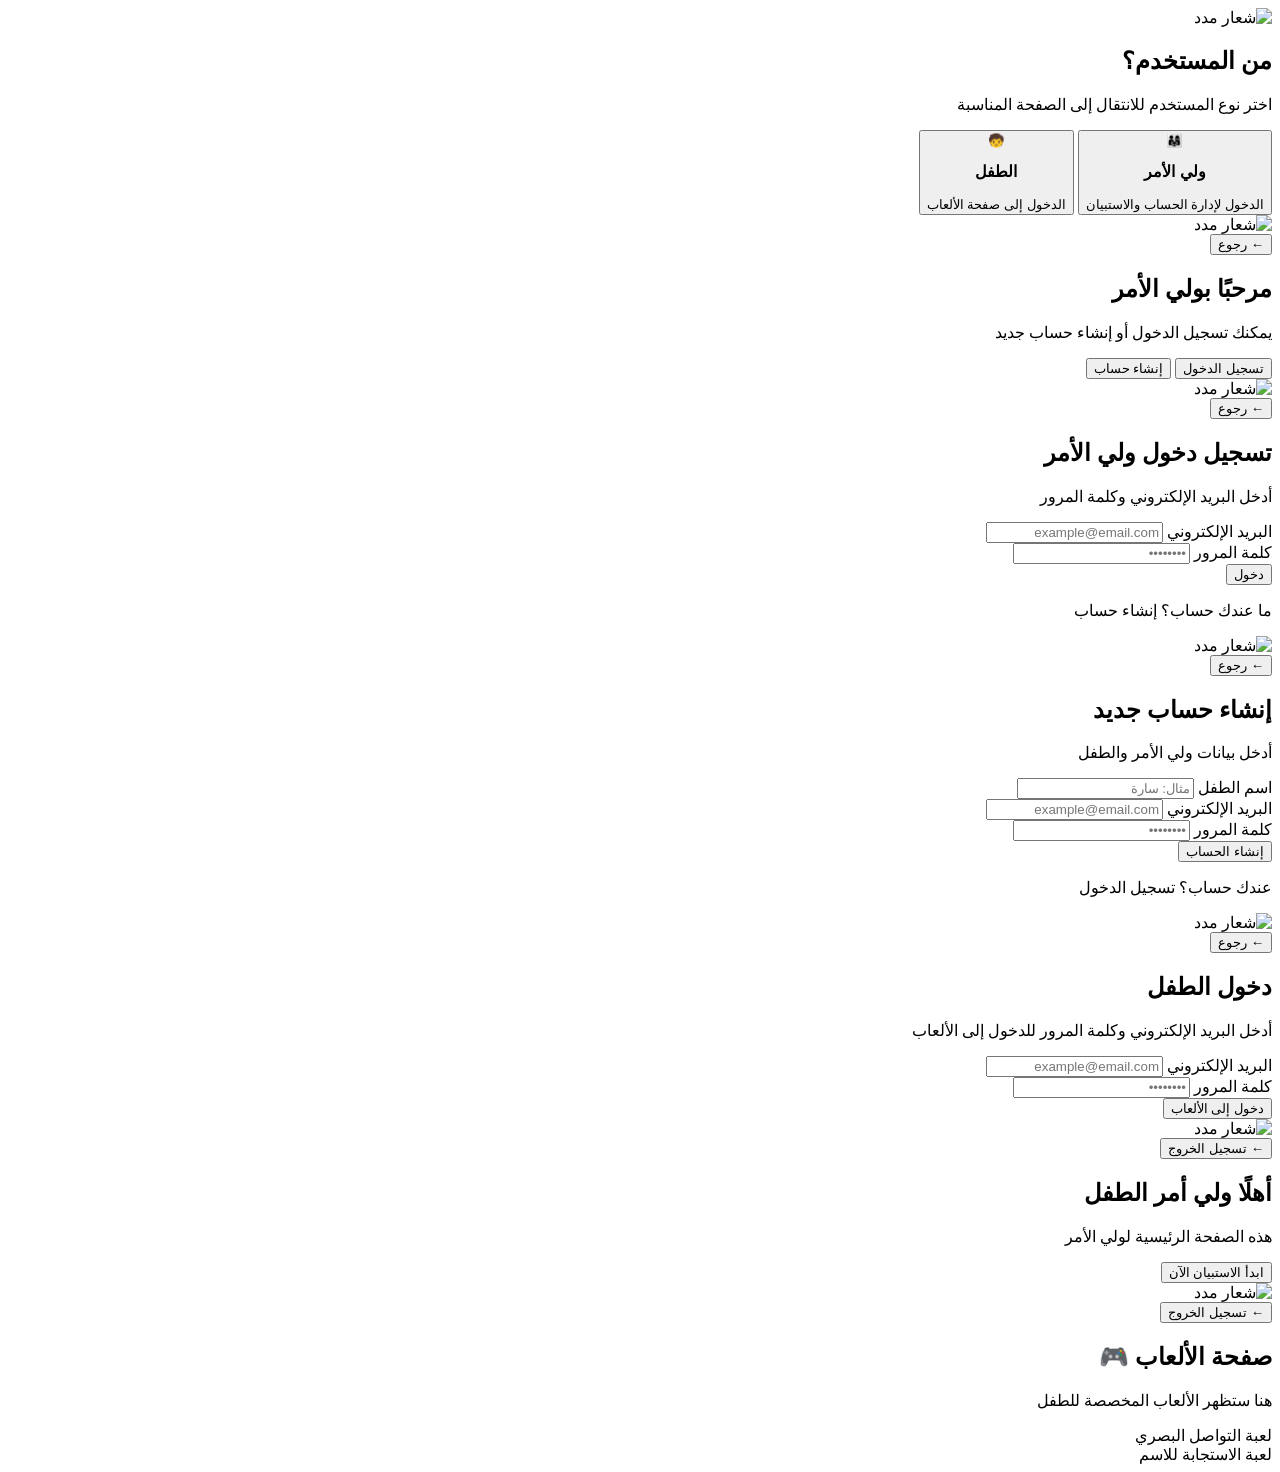
==== commit 97bdaeea: "Update index.html" ====
--- a/index.html
+++ b/index.html
@@ -4,86 +4,199 @@
   <meta charset="UTF-8" />
   <meta name="viewport" content="width=device-width, initial-scale=1.0" />
   <title>مدد | MADDAD</title>
-
-  <!-- Fonts -->
-  <link href="https://fonts.googleapis.com/css2?family=Cairo:wght@300;400;500;600;700;800;900&display=swap" rel="stylesheet">
-
-  <!-- CSS File -->
+  <link rel="preconnect" href="https://fonts.googleapis.com">
+  <link rel="preconnect" href="https://fonts.gstatic.com" crossorigin>
+  <link href="https://fonts.googleapis.com/css2?family=Cairo:wght@400;500;600;700;800;900&display=swap" rel="stylesheet">
   <link rel="stylesheet" href="style.css" />
 </head>
 <body>
 
-  <div class="page active" id="rolePage">
-    <div class="blob blob-1"></div>
-    <div class="blob blob-2"></div>
-
-    <main class="role-wrapper">
-      <div class="role-card">
-        <div class="logo-area">
-          <div class="logo-box">م</div>
-          <div>
-            <h1 class="brand-title">مدد</h1>
-            <p class="brand-subtitle">MADDAD</p>
+  <div class="blob blob-1"></div>
+  <div class="blob blob-2"></div>
+
+  <!-- الصفحة الأولى -->
+  <section class="page active" id="rolePage">
+    <div class="role-card">
+      <div class="logo-area">
+        <img src="logo.png" alt="شعار مدد" class="main-logo">
+      </div>
+
+      <div class="welcome-text">
+        <h2>من المستخدم؟</h2>
+        <p>اختر نوع المستخدم للانتقال إلى الصفحة المناسبة</p>
+      </div>
+
+      <div class="role-buttons">
+        <button class="role-btn parent-btn" onclick="goToPage('parentAuthPage')">
+          <div class="role-icon">👨‍👩‍👧</div>
+          <div class="role-info">
+            <h3>ولي الأمر</h3>
+            <span>الدخول لإدارة الحساب والاستبيان</span>
           </div>
-        </div>
-
-        <div class="welcome-text">
-          <h2>مرحبًا بك 👋</h2>
-          <p>من فضلك حددي نوع المستخدم للمتابعة إلى الصفحة المناسبة</p>
-        </div>
-
-        <div class="role-buttons">
-          <button class="role-btn parent-btn" onclick="selectRole('parent')">
-            <span class="role-icon">👩‍👧</span>
-            <div class="role-content">
-              <span class="role-title">ولي الأمر</span>
-              <span class="role-desc">الدخول إلى لوحة التحكم والاستبيان والمتابعة</span>
-            </div>
-          </button>
-
-          <button class="role-btn child-btn" onclick="selectRole('child')">
-            <span class="role-icon">🧒</span>
-            <div class="role-content">
-              <span class="role-title">الطفل</span>
-              <span class="role-desc">الدخول المباشر إلى صفحة الألعاب</span>
-            </div>
-          </button>
-        </div>
-      </div>
-    </main>
-  </div>
-
-  <!-- Parent Login Preview Page -->
-  <div class="page" id="parentLoginPage">
-    <div class="simple-page-card">
-      <button class="back-btn" onclick="goTo('rolePage')">← رجوع</button>
+        </button>
+
+        <button class="role-btn child-btn" onclick="goToPage('childLoginPage')">
+          <div class="role-icon">🧒</div>
+          <div class="role-info">
+            <h3>الطفل</h3>
+            <span>الدخول إلى صفحة الألعاب</span>
+          </div>
+        </button>
+      </div>
+    </div>
+  </section>
+
+  <!-- صفحة ولي الأمر: login / signup -->
+  <section class="page" id="parentAuthPage">
+    <div class="simple-page-card">
+      <div class="logo-area small-logo-area">
+        <img src="logo.png" alt="شعار مدد" class="main-logo small-logo">
+      </div>
+
+      <button class="back-btn" onclick="goToPage('rolePage')">← رجوع</button>
+
+      <h2>مرحبًا بولي الأمر</h2>
+      <p class="subtitle">يمكنك تسجيل الدخول أو إنشاء حساب جديد</p>
+
+      <div class="action-buttons">
+        <button class="main-action-btn" onclick="goToPage('parentLoginPage')">تسجيل الدخول</button>
+        <button class="secondary-action-btn" onclick="goToPage('parentSignupPage')">إنشاء حساب</button>
+      </div>
+    </div>
+  </section>
+
+  <!-- صفحة login ولي الأمر -->
+  <section class="page" id="parentLoginPage">
+    <div class="simple-page-card">
+      <div class="logo-area small-logo-area">
+        <img src="logo.png" alt="شعار مدد" class="main-logo small-logo">
+      </div>
+
+      <button class="back-btn" onclick="goToPage('parentAuthPage')">← رجوع</button>
+
       <h2>تسجيل دخول ولي الأمر</h2>
-      <p>هذه صفحة مؤقتة، وسنبنيها بعد ذلك.</p>
-
-      <div class="demo-box">
-        <p>هنا لاحقًا سيكون:</p>
-        <p>البريد الإلكتروني + كلمة المرور</p>
-        <p>ورابط: ليس لديك حساب؟ إنشاء حساب</p>
-      </div>
-    </div>
-  </div>
-
-  <!-- Child Login Preview Page -->
-  <div class="page" id="childLoginPage">
-    <div class="simple-page-card">
-      <button class="back-btn" onclick="goTo('rolePage')">← رجوع</button>
-      <h2>تسجيل دخول الطفل</h2>
-      <p>هذه صفحة مؤقتة، وسنبنيها بعد ذلك.</p>
-
-      <div class="demo-box">
-        <p>هنا لاحقًا سيكون:</p>
-        <p>البريد الإلكتروني + كلمة المرور</p>
-        <p>ثم الانتقال مباشرة إلى صفحة الألعاب</p>
-      </div>
-    </div>
-  </div>
-
-  <!-- JS File -->
+      <p class="subtitle">أدخل البريد الإلكتروني وكلمة المرور</p>
+
+      <div class="form-group">
+        <label>البريد الإلكتروني</label>
+        <input type="email" id="parentLoginEmail" placeholder="example@email.com">
+      </div>
+
+      <div class="form-group">
+        <label>كلمة المرور</label>
+        <input type="password" id="parentLoginPassword" placeholder="••••••••">
+      </div>
+
+      <button class="submit-btn" onclick="parentLogin()">دخول</button>
+
+      <p class="switch-text">
+        ما عندك حساب؟
+        <span onclick="goToPage('parentSignupPage')">إنشاء حساب</span>
+      </p>
+    </div>
+  </section>
+
+  <!-- صفحة sign up ولي الأمر -->
+  <section class="page" id="parentSignupPage">
+    <div class="simple-page-card">
+      <div class="logo-area small-logo-area">
+        <img src="logo.png" alt="شعار مدد" class="main-logo small-logo">
+      </div>
+
+      <button class="back-btn" onclick="goToPage('parentAuthPage')">← رجوع</button>
+
+      <h2>إنشاء حساب جديد</h2>
+      <p class="subtitle">أدخل بيانات ولي الأمر والطفل</p>
+
+      <div class="form-group">
+        <label>اسم الطفل</label>
+        <input type="text" id="signupChildName" placeholder="مثال: سارة">
+      </div>
+
+      <div class="form-group">
+        <label>البريد الإلكتروني</label>
+        <input type="email" id="signupEmail" placeholder="example@email.com">
+      </div>
+
+      <div class="form-group">
+        <label>كلمة المرور</label>
+        <input type="password" id="signupPassword" placeholder="••••••••">
+      </div>
+
+      <button class="submit-btn" onclick="parentSignup()">إنشاء الحساب</button>
+
+      <p class="switch-text">
+        عندك حساب؟
+        <span onclick="goToPage('parentLoginPage')">تسجيل الدخول</span>
+      </p>
+    </div>
+  </section>
+
+  <!-- صفحة login الطفل -->
+  <section class="page" id="childLoginPage">
+    <div class="simple-page-card">
+      <div class="logo-area small-logo-area">
+        <img src="logo.png" alt="شعار مدد" class="main-logo small-logo">
+      </div>
+
+      <button class="back-btn" onclick="goToPage('rolePage')">← رجوع</button>
+
+      <h2>دخول الطفل</h2>
+      <p class="subtitle">أدخل البريد الإلكتروني وكلمة المرور للدخول إلى الألعاب</p>
+
+      <div class="form-group">
+        <label>البريد الإلكتروني</label>
+        <input type="email" id="childLoginEmail" placeholder="example@email.com">
+      </div>
+
+      <div class="form-group">
+        <label>كلمة المرور</label>
+        <input type="password" id="childLoginPassword" placeholder="••••••••">
+      </div>
+
+      <button class="submit-btn" onclick="childLogin()">دخول إلى الألعاب</button>
+    </div>
+  </section>
+
+  <!-- صفحة home لولي الأمر -->
+  <section class="page" id="parentHomePage">
+    <div class="simple-page-card">
+      <div class="logo-area small-logo-area">
+        <img src="logo.png" alt="شعار مدد" class="main-logo small-logo">
+      </div>
+
+      <button class="back-btn" onclick="logout()">← تسجيل الخروج</button>
+
+      <h2 id="welcomeParentText">أهلًا ولي أمر الطفل</h2>
+      <p class="subtitle">هذه الصفحة الرئيسية لولي الأمر</p>
+
+      <div class="action-buttons">
+        <button class="main-action-btn">ابدأ الاستبيان الآن</button>
+      </div>
+    </div>
+  </section>
+
+  <!-- صفحة الألعاب للطفل -->
+  <section class="page" id="gamesPage">
+    <div class="simple-page-card">
+      <div class="logo-area small-logo-area">
+        <img src="logo.png" alt="شعار مدد" class="main-logo small-logo">
+      </div>
+
+      <button class="back-btn" onclick="logout()">← تسجيل الخروج</button>
+
+      <h2>صفحة الألعاب 🎮</h2>
+      <p class="subtitle">هنا ستظهر الألعاب المخصصة للطفل</p>
+
+      <div class="games-box">
+        <div class="game-card">لعبة التواصل البصري</div>
+        <div class="game-card">لعبة الاستجابة للاسم</div>
+      </div>
+    </div>
+  </section>
+
+  <div id="toast" class="toast"></div>
+
   <script src="script.js"></script>
 </body>
 </html>
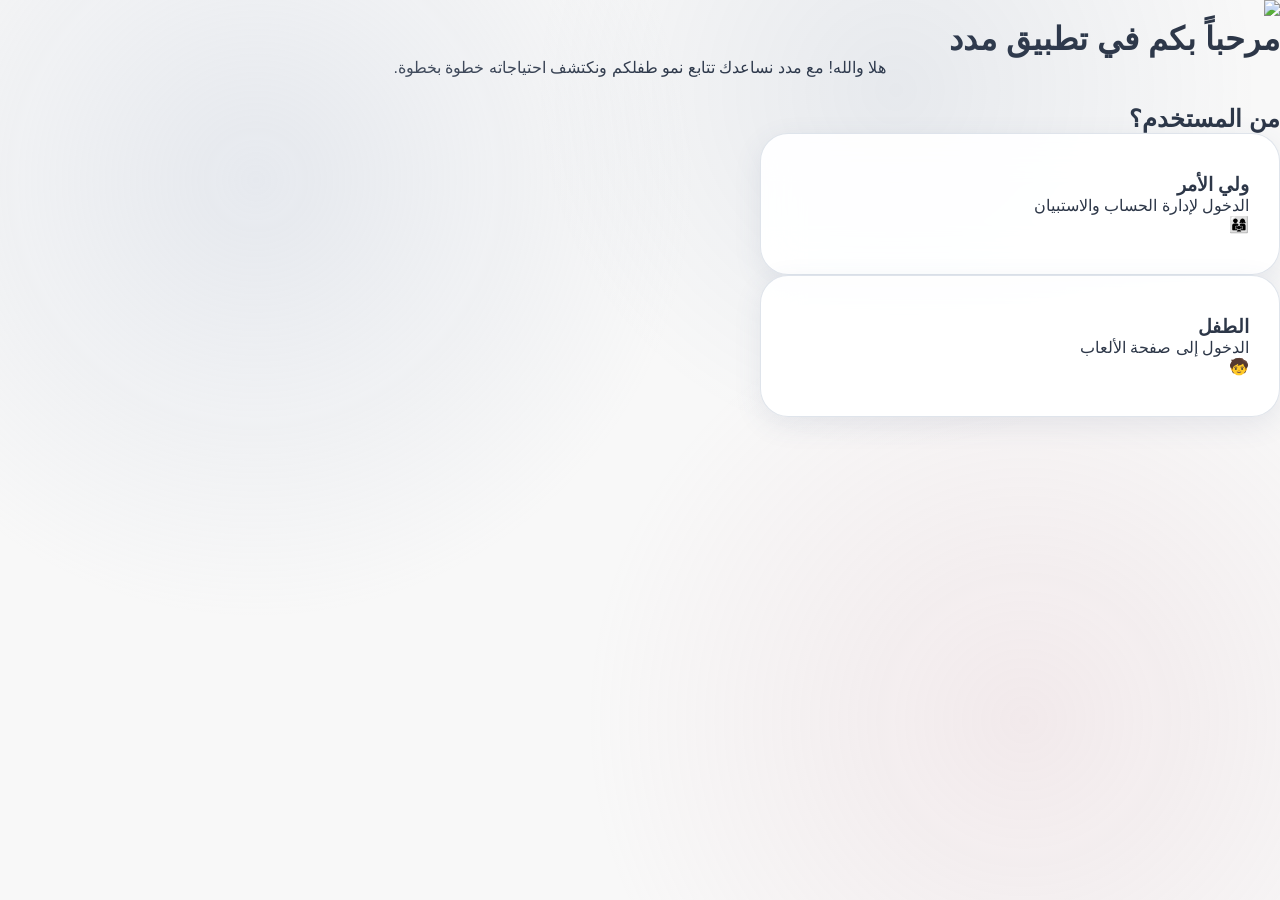
==== commit dfd6d5ea: "Update index.html" ====
--- a/index.html
+++ b/index.html
@@ -1,202 +1,74 @@
 <!DOCTYPE html>
 <html lang="ar" dir="rtl">
 <head>
-  <meta charset="UTF-8" />
-  <meta name="viewport" content="width=device-width, initial-scale=1.0" />
-  <title>مدد | MADDAD</title>
-  <link rel="preconnect" href="https://fonts.googleapis.com">
-  <link rel="preconnect" href="https://fonts.gstatic.com" crossorigin>
-  <link href="https://fonts.googleapis.com/css2?family=Cairo:wght@400;500;600;700;800;900&display=swap" rel="stylesheet">
-  <link rel="stylesheet" href="style.css" />
+<meta charset="UTF-8">
+<meta name="viewport" content="width=device-width, initial-scale=1.0">
+
+<title>مدد | MADDAD</title>
+
+<link rel="stylesheet" href="style.css">
+
 </head>
 <body>
 
-  <div class="blob blob-1"></div>
-  <div class="blob blob-2"></div>
+<div class="container">
 
-  <!-- الصفحة الأولى -->
-  <section class="page active" id="rolePage">
-    <div class="role-card">
-      <div class="logo-area">
-        <img src="logo.png" alt="شعار مدد" class="main-logo">
-      </div>
+    <div class="welcome-section">
 
-      <div class="welcome-text">
-        <h2>من المستخدم؟</h2>
-        <p>اختر نوع المستخدم للانتقال إلى الصفحة المناسبة</p>
-      </div>
+        <div class="logo-circle">
+            <img src="logo.png">
+        </div>
 
-      <div class="role-buttons">
-        <button class="role-btn parent-btn" onclick="goToPage('parentAuthPage')">
-          <div class="role-icon">👨‍👩‍👧</div>
-          <div class="role-info">
-            <h3>ولي الأمر</h3>
-            <span>الدخول لإدارة الحساب والاستبيان</span>
-          </div>
-        </button>
+        <h1 class="welcome-title">
+            مرحباً بكم في تطبيق مدد
+        </h1>
 
-        <button class="role-btn child-btn" onclick="goToPage('childLoginPage')">
-          <div class="role-icon">🧒</div>
-          <div class="role-info">
-            <h3>الطفل</h3>
-            <span>الدخول إلى صفحة الألعاب</span>
-          </div>
-        </button>
-      </div>
+        <p class="welcome-text">
+            هلا والله! مع مدد نساعدك تتابع نمو طفلكم
+            ونكتشف احتياجاته خطوة بخطوة.
+        </p>
+
     </div>
-  </section>
 
-  <!-- صفحة ولي الأمر: login / signup -->
-  <section class="page" id="parentAuthPage">
-    <div class="simple-page-card">
-      <div class="logo-area small-logo-area">
-        <img src="logo.png" alt="شعار مدد" class="main-logo small-logo">
-      </div>
 
-      <button class="back-btn" onclick="goToPage('rolePage')">← رجوع</button>
+    <div class="user-section">
 
-      <h2>مرحبًا بولي الأمر</h2>
-      <p class="subtitle">يمكنك تسجيل الدخول أو إنشاء حساب جديد</p>
+        <h2 class="user-heading">
+            من المستخدم؟
+        </h2>
 
-      <div class="action-buttons">
-        <button class="main-action-btn" onclick="goToPage('parentLoginPage')">تسجيل الدخول</button>
-        <button class="secondary-action-btn" onclick="goToPage('parentSignupPage')">إنشاء حساب</button>
-      </div>
+        <div class="role-grid">
+
+            <div class="role-card parent" onclick="goParent()">
+
+                <div class="role-text">
+                    <h3>ولي الأمر</h3>
+                    <p>الدخول لإدارة الحساب والاستبيان</p>
+                </div>
+
+                <div class="icon">👨‍👩‍👧</div>
+
+            </div>
+
+
+            <div class="role-card child" onclick="goChild()">
+
+                <div class="role-text">
+                    <h3>الطفل</h3>
+                    <p>الدخول إلى صفحة الألعاب</p>
+                </div>
+
+                <div class="icon">🧒</div>
+
+            </div>
+
+        </div>
+
     </div>
-  </section>
 
-  <!-- صفحة login ولي الأمر -->
-  <section class="page" id="parentLoginPage">
-    <div class="simple-page-card">
-      <div class="logo-area small-logo-area">
-        <img src="logo.png" alt="شعار مدد" class="main-logo small-logo">
-      </div>
+</div>
 
-      <button class="back-btn" onclick="goToPage('parentAuthPage')">← رجوع</button>
+<script src="script.js"></script>
 
-      <h2>تسجيل دخول ولي الأمر</h2>
-      <p class="subtitle">أدخل البريد الإلكتروني وكلمة المرور</p>
-
-      <div class="form-group">
-        <label>البريد الإلكتروني</label>
-        <input type="email" id="parentLoginEmail" placeholder="example@email.com">
-      </div>
-
-      <div class="form-group">
-        <label>كلمة المرور</label>
-        <input type="password" id="parentLoginPassword" placeholder="••••••••">
-      </div>
-
-      <button class="submit-btn" onclick="parentLogin()">دخول</button>
-
-      <p class="switch-text">
-        ما عندك حساب؟
-        <span onclick="goToPage('parentSignupPage')">إنشاء حساب</span>
-      </p>
-    </div>
-  </section>
-
-  <!-- صفحة sign up ولي الأمر -->
-  <section class="page" id="parentSignupPage">
-    <div class="simple-page-card">
-      <div class="logo-area small-logo-area">
-        <img src="logo.png" alt="شعار مدد" class="main-logo small-logo">
-      </div>
-
-      <button class="back-btn" onclick="goToPage('parentAuthPage')">← رجوع</button>
-
-      <h2>إنشاء حساب جديد</h2>
-      <p class="subtitle">أدخل بيانات ولي الأمر والطفل</p>
-
-      <div class="form-group">
-        <label>اسم الطفل</label>
-        <input type="text" id="signupChildName" placeholder="مثال: سارة">
-      </div>
-
-      <div class="form-group">
-        <label>البريد الإلكتروني</label>
-        <input type="email" id="signupEmail" placeholder="example@email.com">
-      </div>
-
-      <div class="form-group">
-        <label>كلمة المرور</label>
-        <input type="password" id="signupPassword" placeholder="••••••••">
-      </div>
-
-      <button class="submit-btn" onclick="parentSignup()">إنشاء الحساب</button>
-
-      <p class="switch-text">
-        عندك حساب؟
-        <span onclick="goToPage('parentLoginPage')">تسجيل الدخول</span>
-      </p>
-    </div>
-  </section>
-
-  <!-- صفحة login الطفل -->
-  <section class="page" id="childLoginPage">
-    <div class="simple-page-card">
-      <div class="logo-area small-logo-area">
-        <img src="logo.png" alt="شعار مدد" class="main-logo small-logo">
-      </div>
-
-      <button class="back-btn" onclick="goToPage('rolePage')">← رجوع</button>
-
-      <h2>دخول الطفل</h2>
-      <p class="subtitle">أدخل البريد الإلكتروني وكلمة المرور للدخول إلى الألعاب</p>
-
-      <div class="form-group">
-        <label>البريد الإلكتروني</label>
-        <input type="email" id="childLoginEmail" placeholder="example@email.com">
-      </div>
-
-      <div class="form-group">
-        <label>كلمة المرور</label>
-        <input type="password" id="childLoginPassword" placeholder="••••••••">
-      </div>
-
-      <button class="submit-btn" onclick="childLogin()">دخول إلى الألعاب</button>
-    </div>
-  </section>
-
-  <!-- صفحة home لولي الأمر -->
-  <section class="page" id="parentHomePage">
-    <div class="simple-page-card">
-      <div class="logo-area small-logo-area">
-        <img src="logo.png" alt="شعار مدد" class="main-logo small-logo">
-      </div>
-
-      <button class="back-btn" onclick="logout()">← تسجيل الخروج</button>
-
-      <h2 id="welcomeParentText">أهلًا ولي أمر الطفل</h2>
-      <p class="subtitle">هذه الصفحة الرئيسية لولي الأمر</p>
-
-      <div class="action-buttons">
-        <button class="main-action-btn">ابدأ الاستبيان الآن</button>
-      </div>
-    </div>
-  </section>
-
-  <!-- صفحة الألعاب للطفل -->
-  <section class="page" id="gamesPage">
-    <div class="simple-page-card">
-      <div class="logo-area small-logo-area">
-        <img src="logo.png" alt="شعار مدد" class="main-logo small-logo">
-      </div>
-
-      <button class="back-btn" onclick="logout()">← تسجيل الخروج</button>
-
-      <h2>صفحة الألعاب 🎮</h2>
-      <p class="subtitle">هنا ستظهر الألعاب المخصصة للطفل</p>
-
-      <div class="games-box">
-        <div class="game-card">لعبة التواصل البصري</div>
-        <div class="game-card">لعبة الاستجابة للاسم</div>
-      </div>
-    </div>
-  </section>
-
-  <div id="toast" class="toast"></div>
-
-  <script src="script.js"></script>
 </body>
 </html>
--- a/style.css
+++ b/style.css
@@ -0,0 +1,359 @@
+:root {
+  --bg: #F8F8F8;
+  --white: #FFFFFF;
+
+  --blue-main: #516B93;
+  --blue-dark: #425A7C;
+  --blue-light: #B8C3D6;
+  --pink-soft: #D7A9B3;
+
+  --text: #2D3748;
+  --muted: #6B7280;
+  --border: rgba(81, 107, 147, 0.18);
+
+  --card: rgba(255,255,255,0.94);
+  --shadow: 0 8px 28px rgba(66, 90, 124, 0.10);
+  --shadow-hover: 0 16px 40px rgba(66, 90, 124, 0.16);
+
+  --radius: 24px;
+  --radius-sm: 14px;
+}
+
+* {
+  margin: 0;
+  padding: 0;
+  box-sizing: border-box;
+}
+
+body {
+  font-family: 'Cairo', sans-serif;
+  background: var(--bg);
+  color: var(--text);
+  min-height: 100vh;
+  overflow-x: hidden;
+  position: relative;
+}
+
+body::before {
+  content: "";
+  position: fixed;
+  inset: 0;
+  background:
+    radial-gradient(circle at 20% 20%, rgba(184,195,214,0.28), transparent 35%),
+    radial-gradient(circle at 80% 80%, rgba(215,169,179,0.18), transparent 35%),
+    radial-gradient(circle at 70% 10%, rgba(81,107,147,0.10), transparent 30%);
+  z-index: 0;
+  pointer-events: none;
+}
+
+.blob {
+  position: fixed;
+  border-radius: 50%;
+  filter: blur(60px);
+  opacity: 0.55;
+  z-index: 0;
+  pointer-events: none;
+}
+
+.blob-1 {
+  width: 280px;
+  height: 280px;
+  background: var(--blue-light);
+  top: -80px;
+  right: -80px;
+}
+
+.blob-2 {
+  width: 220px;
+  height: 220px;
+  background: var(--pink-soft);
+  bottom: -70px;
+  left: -70px;
+}
+
+.page {
+  display: none;
+  min-height: 100vh;
+  align-items: center;
+  justify-content: center;
+  padding: 24px;
+  position: relative;
+  z-index: 1;
+}
+
+.page.active {
+  display: flex;
+}
+
+.role-card,
+.simple-page-card {
+  width: 100%;
+  max-width: 520px;
+  background: var(--card);
+  backdrop-filter: blur(20px);
+  border: 1px solid var(--border);
+  border-radius: 28px;
+  box-shadow: var(--shadow);
+  padding: 40px 30px;
+  position: relative;
+  overflow: hidden;
+}
+
+.logo-area {
+  display: flex;
+  justify-content: center;
+  align-items: center;
+  margin-bottom: 26px;
+}
+
+.small-logo-area {
+  margin-bottom: 18px;
+}
+
+.main-logo {
+  width: 220px;
+  max-width: 100%;
+  height: auto;
+  display: block;
+  margin: 0 auto;
+}
+
+.small-logo {
+  width: 150px;
+}
+
+.welcome-text {
+  text-align: center;
+  margin-bottom: 28px;
+}
+
+.welcome-text h2,
+.simple-page-card h2 {
+  font-size: 28px;
+  color: var(--blue-dark);
+  font-weight: 800;
+  margin-bottom: 10px;
+}
+
+.welcome-text p,
+.subtitle {
+  color: var(--muted);
+  font-size: 15px;
+  line-height: 1.8;
+  text-align: center;
+  margin-bottom: 24px;
+}
+
+.role-buttons {
+  display: flex;
+  flex-direction: column;
+  gap: 16px;
+}
+
+.role-btn {
+  width: 100%;
+  border: 1.5px solid var(--border);
+  background: var(--white);
+  border-radius: 18px;
+  padding: 18px;
+  display: flex;
+  align-items: center;
+  gap: 14px;
+  cursor: pointer;
+  transition: 0.25s ease;
+  font-family: 'Cairo', sans-serif;
+  text-align: right;
+}
+
+.role-btn:hover {
+  transform: translateY(-2px);
+  box-shadow: var(--shadow-hover);
+}
+
+.parent-btn:hover {
+  border-color: var(--blue-main);
+  background: rgba(81,107,147,0.06);
+}
+
+.child-btn:hover {
+  border-color: var(--pink-soft);
+  background: rgba(215,169,179,0.12);
+}
+
+.role-icon {
+  width: 58px;
+  height: 58px;
+  flex-shrink: 0;
+  border-radius: 18px;
+  display: flex;
+  align-items: center;
+  justify-content: center;
+  font-size: 28px;
+  background: rgba(81,107,147,0.10);
+}
+
+.child-btn .role-icon {
+  background: rgba(215,169,179,0.18);
+}
+
+.role-info h3 {
+  font-size: 18px;
+  color: var(--blue-dark);
+  margin-bottom: 4px;
+}
+
+.role-info span {
+  font-size: 13px;
+  color: var(--muted);
+}
+
+.back-btn {
+  border: none;
+  background: transparent;
+  color: var(--blue-main);
+  font-family: 'Cairo', sans-serif;
+  font-size: 14px;
+  font-weight: 700;
+  cursor: pointer;
+  margin-bottom: 20px;
+}
+
+.form-group {
+  margin-bottom: 18px;
+}
+
+.form-group label {
+  display: block;
+  margin-bottom: 8px;
+  font-size: 14px;
+  font-weight: 700;
+  color: var(--blue-dark);
+}
+
+.form-group input {
+  width: 100%;
+  padding: 14px 16px;
+  border-radius: 14px;
+  border: 1.5px solid var(--border);
+  background: #fff;
+  font-family: 'Cairo', sans-serif;
+  font-size: 14px;
+  outline: none;
+  transition: 0.2s ease;
+}
+
+.form-group input:focus {
+  border-color: var(--blue-main);
+  box-shadow: 0 0 0 3px rgba(81,107,147,0.10);
+}
+
+.submit-btn,
+.main-action-btn,
+.secondary-action-btn {
+  width: 100%;
+  border: none;
+  border-radius: 16px;
+  padding: 14px 18px;
+  font-family: 'Cairo', sans-serif;
+  font-size: 15px;
+  font-weight: 800;
+  cursor: pointer;
+  transition: 0.25s ease;
+  margin-top: 8px;
+}
+
+.submit-btn,
+.main-action-btn {
+  background: var(--blue-main);
+  color: white;
+}
+
+.submit-btn:hover,
+.main-action-btn:hover {
+  background: var(--blue-dark);
+  transform: translateY(-1px);
+}
+
+.secondary-action-btn {
+  background: rgba(215,169,179,0.18);
+  color: var(--blue-dark);
+  border: 1px solid rgba(215,169,179,0.45);
+}
+
+.secondary-action-btn:hover {
+  background: rgba(215,169,179,0.28);
+}
+
+.action-buttons {
+  display: flex;
+  flex-direction: column;
+  gap: 12px;
+}
+
+.switch-text {
+  text-align: center;
+  margin-top: 18px;
+  color: var(--muted);
+  font-size: 14px;
+}
+
+.switch-text span {
+  color: var(--blue-main);
+  font-weight: 700;
+  cursor: pointer;
+}
+
+.games-box {
+  display: flex;
+  flex-direction: column;
+  gap: 12px;
+}
+
+.game-card {
+  background: #fff;
+  border: 1.5px solid var(--border);
+  border-radius: 16px;
+  padding: 16px;
+  text-align: center;
+  font-weight: 700;
+  color: var(--blue-dark);
+}
+
+.toast {
+  position: fixed;
+  bottom: 24px;
+  left: 50%;
+  transform: translateX(-50%) translateY(100px);
+  background: var(--blue-dark);
+  color: white;
+  padding: 14px 22px;
+  border-radius: 999px;
+  font-size: 14px;
+  box-shadow: 0 8px 24px rgba(0,0,0,0.15);
+  transition: 0.3s ease;
+  z-index: 9999;
+}
+
+.toast.show {
+  transform: translateX(-50%) translateY(0);
+}
+
+@media (max-width: 600px) {
+  .role-card,
+  .simple-page-card {
+    padding: 28px 20px;
+  }
+
+  .welcome-text h2,
+  .simple-page-card h2 {
+    font-size: 24px;
+  }
+
+  .main-logo {
+    width: 180px;
+  }
+
+  .small-logo {
+    width: 125px;
+  }
+}
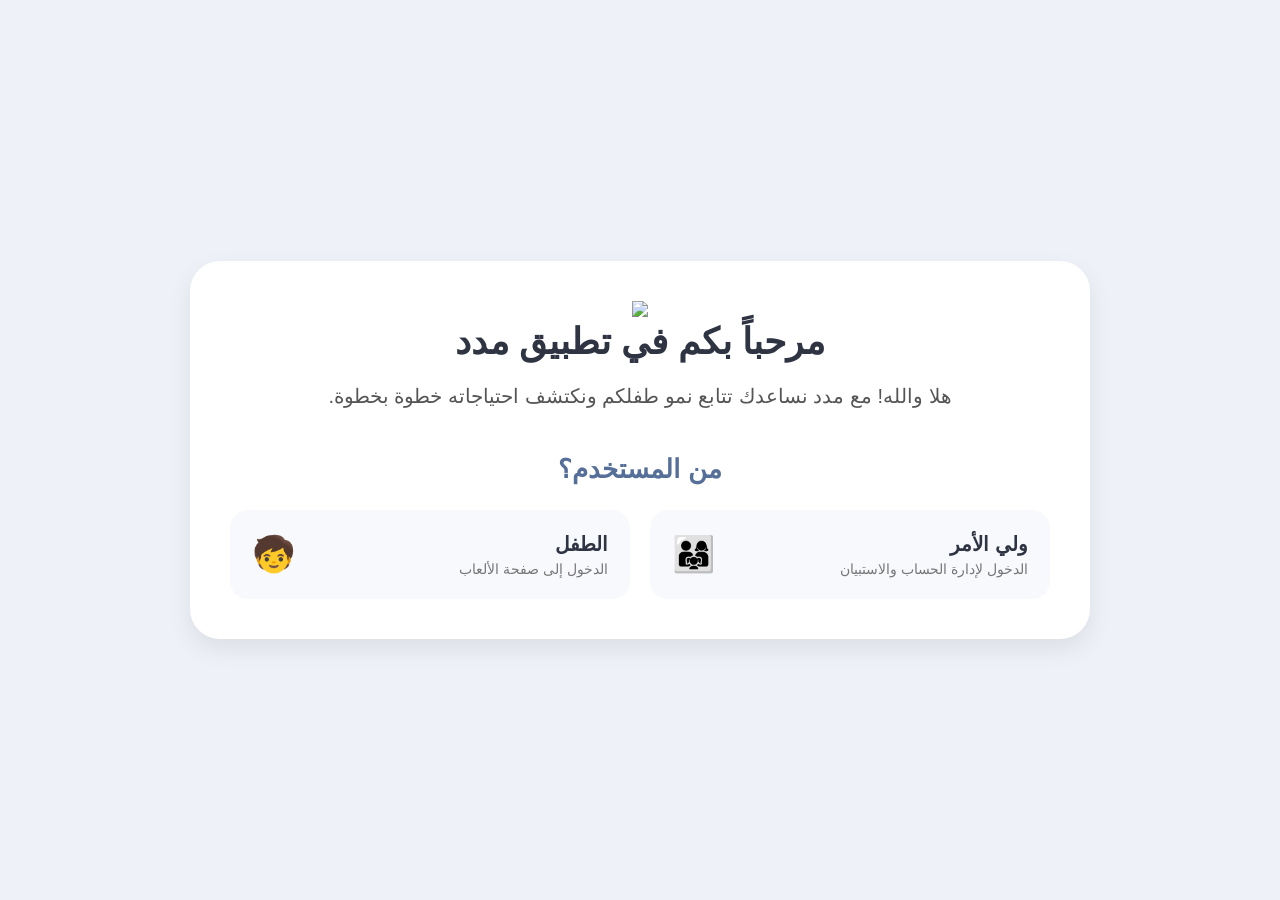
==== commit 43baa0b9: "Update index.html" ====
--- a/index.html
+++ b/index.html
@@ -1,6 +1,8 @@
 <!DOCTYPE html>
 <html lang="ar" dir="rtl">
+
 <head>
+
 <meta charset="UTF-8">
 <meta name="viewport" content="width=device-width, initial-scale=1.0">
 
@@ -9,15 +11,15 @@
 <link rel="stylesheet" href="style.css">
 
 </head>
+
 <body>
 
 <div class="container">
 
     <div class="welcome-section">
 
-        <div class="logo-circle">
-            <img src="logo.png">
-        </div>
+        <!-- الشعار -->
+        <img src="logo.png" class="logo">
 
         <h1 class="welcome-title">
             مرحباً بكم في تطبيق مدد
--- a/style.css
+++ b/style.css
@@ -1,359 +1,105 @@
-:root {
-  --bg: #F8F8F8;
-  --white: #FFFFFF;
-
-  --blue-main: #516B93;
-  --blue-dark: #425A7C;
-  --blue-light: #B8C3D6;
-  --pink-soft: #D7A9B3;
-
-  --text: #2D3748;
-  --muted: #6B7280;
-  --border: rgba(81, 107, 147, 0.18);
-
-  --card: rgba(255,255,255,0.94);
-  --shadow: 0 8px 28px rgba(66, 90, 124, 0.10);
-  --shadow-hover: 0 16px 40px rgba(66, 90, 124, 0.16);
-
-  --radius: 24px;
-  --radius-sm: 14px;
+*{
+margin:0;
+padding:0;
+box-sizing:border-box;
+font-family:Tahoma,Arial;
 }
 
-* {
-  margin: 0;
-  padding: 0;
-  box-sizing: border-box;
+body{
+background:#EEF1F7;
+min-height:100vh;
+display:flex;
+align-items:center;
+justify-content:center;
+padding:20px;
 }
 
-body {
-  font-family: 'Cairo', sans-serif;
-  background: var(--bg);
-  color: var(--text);
-  min-height: 100vh;
-  overflow-x: hidden;
-  position: relative;
+.container{
+width:100%;
+max-width:900px;
+background:white;
+border-radius:30px;
+padding:40px;
+box-shadow:0 10px 25px rgba(0,0,0,0.08);
 }
 
-body::before {
-  content: "";
-  position: fixed;
-  inset: 0;
-  background:
-    radial-gradient(circle at 20% 20%, rgba(184,195,214,0.28), transparent 35%),
-    radial-gradient(circle at 80% 80%, rgba(215,169,179,0.18), transparent 35%),
-    radial-gradient(circle at 70% 10%, rgba(81,107,147,0.10), transparent 30%);
-  z-index: 0;
-  pointer-events: none;
+.welcome-section{
+text-align:center;
+margin-bottom:40px;
 }
 
-.blob {
-  position: fixed;
-  border-radius: 50%;
-  filter: blur(60px);
-  opacity: 0.55;
-  z-index: 0;
-  pointer-events: none;
+.logo-circle{
+width:240px;
+height:240px;
+margin:auto;
+background:#F6F7FA;
+border-radius:50%;
+display:flex;
+align-items:center;
+justify-content:center;
+margin-bottom:30px;
+box-shadow:0 8px 18px rgba(0,0,0,0.05);
 }
 
-.blob-1 {
-  width: 280px;
-  height: 280px;
-  background: var(--blue-light);
-  top: -80px;
-  right: -80px;
+.logo-circle img{
+max-width:70%;
 }
 
-.blob-2 {
-  width: 220px;
-  height: 220px;
-  background: var(--pink-soft);
-  bottom: -70px;
-  left: -70px;
+.welcome-title{
+font-size:36px;
+margin-bottom:15px;
+color:#2F3443;
+font-weight:bold;
 }
 
-.page {
-  display: none;
-  min-height: 100vh;
-  align-items: center;
-  justify-content: center;
-  padding: 24px;
-  position: relative;
-  z-index: 1;
+.welcome-text{
+font-size:20px;
+color:#555;
+line-height:1.8;
 }
 
-.page.active {
-  display: flex;
+.user-heading{
+text-align:center;
+font-size:26px;
+color:#566F98;
+margin-bottom:25px;
+font-weight:bold;
 }
 
-.role-card,
-.simple-page-card {
-  width: 100%;
-  max-width: 520px;
-  background: var(--card);
-  backdrop-filter: blur(20px);
-  border: 1px solid var(--border);
-  border-radius: 28px;
-  box-shadow: var(--shadow);
-  padding: 40px 30px;
-  position: relative;
-  overflow: hidden;
+.role-grid{
+display:grid;
+grid-template-columns:1fr 1fr;
+gap:20px;
 }
 
-.logo-area {
-  display: flex;
-  justify-content: center;
-  align-items: center;
-  margin-bottom: 26px;
+.role-card{
+background:#F8F9FC;
+border-radius:18px;
+padding:20px;
+display:flex;
+justify-content:space-between;
+align-items:center;
+cursor:pointer;
+border:2px solid transparent;
+transition:0.2s;
 }
 
-.small-logo-area {
-  margin-bottom: 18px;
+.role-card:hover{
+transform:translateY(-3px);
+border-color:#566F98;
 }
 
-.main-logo {
-  width: 220px;
-  max-width: 100%;
-  height: auto;
-  display: block;
-  margin: 0 auto;
+.role-text h3{
+font-size:20px;
+margin-bottom:5px;
+color:#2F3443;
 }
 
-.small-logo {
-  width: 150px;
+.role-text p{
+font-size:14px;
+color:#777;
 }
 
-.welcome-text {
-  text-align: center;
-  margin-bottom: 28px;
+.icon{
+font-size:35px;
 }
-
-.welcome-text h2,
-.simple-page-card h2 {
-  font-size: 28px;
-  color: var(--blue-dark);
-  font-weight: 800;
-  margin-bottom: 10px;
-}
-
-.welcome-text p,
-.subtitle {
-  color: var(--muted);
-  font-size: 15px;
-  line-height: 1.8;
-  text-align: center;
-  margin-bottom: 24px;
-}
-
-.role-buttons {
-  display: flex;
-  flex-direction: column;
-  gap: 16px;
-}
-
-.role-btn {
-  width: 100%;
-  border: 1.5px solid var(--border);
-  background: var(--white);
-  border-radius: 18px;
-  padding: 18px;
-  display: flex;
-  align-items: center;
-  gap: 14px;
-  cursor: pointer;
-  transition: 0.25s ease;
-  font-family: 'Cairo', sans-serif;
-  text-align: right;
-}
-
-.role-btn:hover {
-  transform: translateY(-2px);
-  box-shadow: var(--shadow-hover);
-}
-
-.parent-btn:hover {
-  border-color: var(--blue-main);
-  background: rgba(81,107,147,0.06);
-}
-
-.child-btn:hover {
-  border-color: var(--pink-soft);
-  background: rgba(215,169,179,0.12);
-}
-
-.role-icon {
-  width: 58px;
-  height: 58px;
-  flex-shrink: 0;
-  border-radius: 18px;
-  display: flex;
-  align-items: center;
-  justify-content: center;
-  font-size: 28px;
-  background: rgba(81,107,147,0.10);
-}
-
-.child-btn .role-icon {
-  background: rgba(215,169,179,0.18);
-}
-
-.role-info h3 {
-  font-size: 18px;
-  color: var(--blue-dark);
-  margin-bottom: 4px;
-}
-
-.role-info span {
-  font-size: 13px;
-  color: var(--muted);
-}
-
-.back-btn {
-  border: none;
-  background: transparent;
-  color: var(--blue-main);
-  font-family: 'Cairo', sans-serif;
-  font-size: 14px;
-  font-weight: 700;
-  cursor: pointer;
-  margin-bottom: 20px;
-}
-
-.form-group {
-  margin-bottom: 18px;
-}
-
-.form-group label {
-  display: block;
-  margin-bottom: 8px;
-  font-size: 14px;
-  font-weight: 700;
-  color: var(--blue-dark);
-}
-
-.form-group input {
-  width: 100%;
-  padding: 14px 16px;
-  border-radius: 14px;
-  border: 1.5px solid var(--border);
-  background: #fff;
-  font-family: 'Cairo', sans-serif;
-  font-size: 14px;
-  outline: none;
-  transition: 0.2s ease;
-}
-
-.form-group input:focus {
-  border-color: var(--blue-main);
-  box-shadow: 0 0 0 3px rgba(81,107,147,0.10);
-}
-
-.submit-btn,
-.main-action-btn,
-.secondary-action-btn {
-  width: 100%;
-  border: none;
-  border-radius: 16px;
-  padding: 14px 18px;
-  font-family: 'Cairo', sans-serif;
-  font-size: 15px;
-  font-weight: 800;
-  cursor: pointer;
-  transition: 0.25s ease;
-  margin-top: 8px;
-}
-
-.submit-btn,
-.main-action-btn {
-  background: var(--blue-main);
-  color: white;
-}
-
-.submit-btn:hover,
-.main-action-btn:hover {
-  background: var(--blue-dark);
-  transform: translateY(-1px);
-}
-
-.secondary-action-btn {
-  background: rgba(215,169,179,0.18);
-  color: var(--blue-dark);
-  border: 1px solid rgba(215,169,179,0.45);
-}
-
-.secondary-action-btn:hover {
-  background: rgba(215,169,179,0.28);
-}
-
-.action-buttons {
-  display: flex;
-  flex-direction: column;
-  gap: 12px;
-}
-
-.switch-text {
-  text-align: center;
-  margin-top: 18px;
-  color: var(--muted);
-  font-size: 14px;
-}
-
-.switch-text span {
-  color: var(--blue-main);
-  font-weight: 700;
-  cursor: pointer;
-}
-
-.games-box {
-  display: flex;
-  flex-direction: column;
-  gap: 12px;
-}
-
-.game-card {
-  background: #fff;
-  border: 1.5px solid var(--border);
-  border-radius: 16px;
-  padding: 16px;
-  text-align: center;
-  font-weight: 700;
-  color: var(--blue-dark);
-}
-
-.toast {
-  position: fixed;
-  bottom: 24px;
-  left: 50%;
-  transform: translateX(-50%) translateY(100px);
-  background: var(--blue-dark);
-  color: white;
-  padding: 14px 22px;
-  border-radius: 999px;
-  font-size: 14px;
-  box-shadow: 0 8px 24px rgba(0,0,0,0.15);
-  transition: 0.3s ease;
-  z-index: 9999;
-}
-
-.toast.show {
-  transform: translateX(-50%) translateY(0);
-}
-
-@media (max-width: 600px) {
-  .role-card,
-  .simple-page-card {
-    padding: 28px 20px;
-  }
-
-  .welcome-text h2,
-  .simple-page-card h2 {
-    font-size: 24px;
-  }
-
-  .main-logo {
-    width: 180px;
-  }
-
-  .small-logo {
-    width: 125px;
-  }
-}
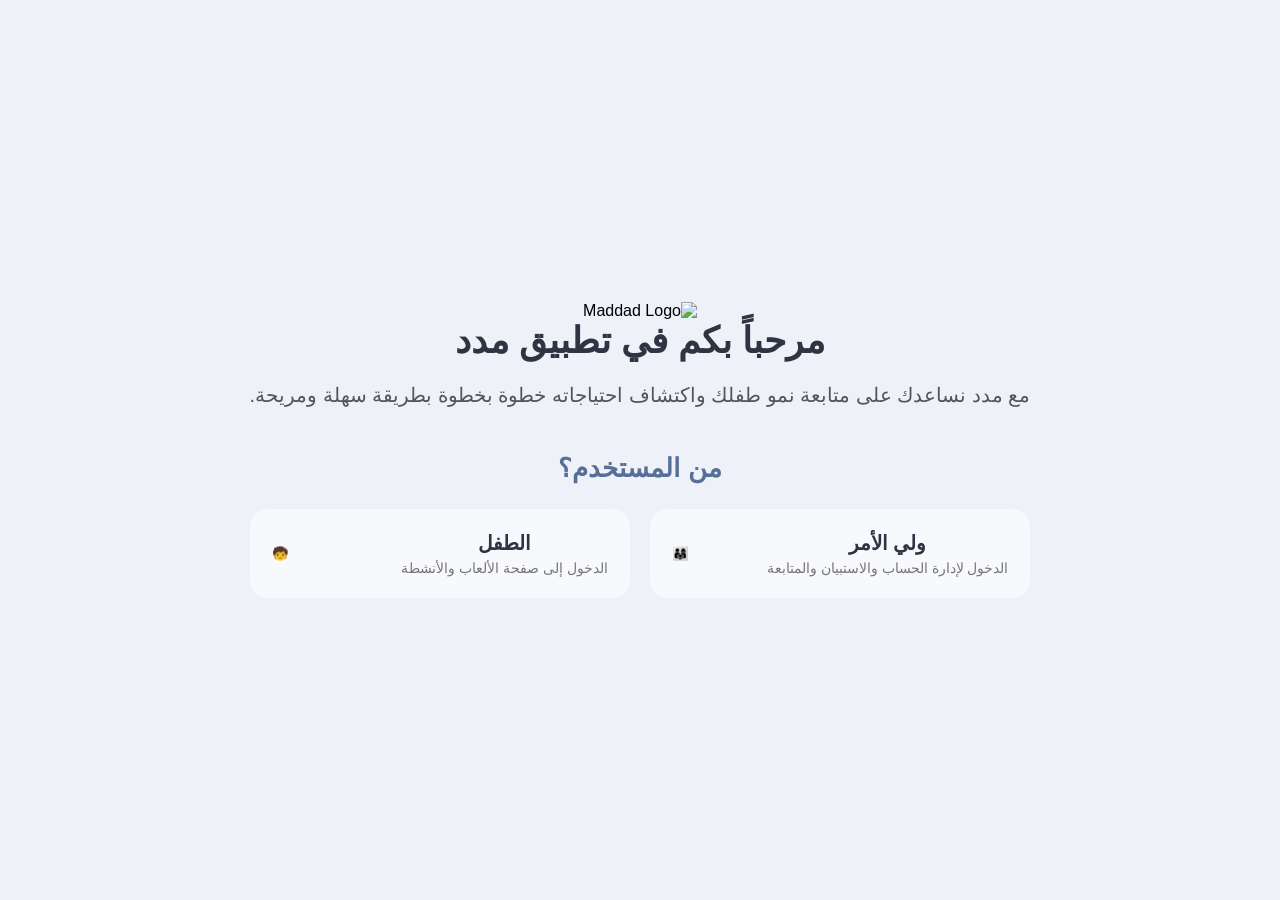
==== commit 005bf772: "Update index.html" ====
--- a/index.html
+++ b/index.html
@@ -1,76 +1,52 @@
 <!DOCTYPE html>
 <html lang="ar" dir="rtl">
-
 <head>
-
-<meta charset="UTF-8">
-<meta name="viewport" content="width=device-width, initial-scale=1.0">
-
-<title>مدد | MADDAD</title>
-
-<link rel="stylesheet" href="style.css">
-
+  <meta charset="UTF-8" />
+  <meta name="viewport" content="width=device-width, initial-scale=1.0" />
+  <title>مدد | MADDAD</title>
+  <link rel="stylesheet" href="style.css" />
 </head>
-
 <body>
 
-<div class="container">
+  <div class="page-shell">
+    <div class="main-card">
 
-    <div class="welcome-section">
+      <div class="welcome-section">
+        <img src="logo.png" alt="Maddad Logo" class="logo" />
 
-        <!-- الشعار -->
-        <img src="logo.png" class="logo">
-
-        <h1 class="welcome-title">
-            مرحباً بكم في تطبيق مدد
-        </h1>
+        <h1 class="welcome-title">مرحباً بكم في تطبيق مدد</h1>
 
         <p class="welcome-text">
-            هلا والله! مع مدد نساعدك تتابع نمو طفلكم
-            ونكتشف احتياجاته خطوة بخطوة.
+          مع مدد نساعدك على متابعة نمو طفلك واكتشاف احتياجاته
+          خطوة بخطوة بطريقة سهلة ومريحة.
         </p>
+      </div>
+
+      <div class="user-section">
+        <h2 class="user-heading">من المستخدم؟</h2>
+
+        <div class="role-grid">
+          <button class="role-card parent" onclick="goParent()">
+            <div class="role-text">
+              <h3>ولي الأمر</h3>
+              <p>الدخول لإدارة الحساب والاستبيان والمتابعة</p>
+            </div>
+            <div class="role-icon">👨‍👩‍👧</div>
+          </button>
+
+          <button class="role-card child" onclick="goChild()">
+            <div class="role-text">
+              <h3>الطفل</h3>
+              <p>الدخول إلى صفحة الألعاب والأنشطة</p>
+            </div>
+            <div class="role-icon">🧒</div>
+          </button>
+        </div>
+      </div>
 
     </div>
+  </div>
 
-
-    <div class="user-section">
-
-        <h2 class="user-heading">
-            من المستخدم؟
-        </h2>
-
-        <div class="role-grid">
-
-            <div class="role-card parent" onclick="goParent()">
-
-                <div class="role-text">
-                    <h3>ولي الأمر</h3>
-                    <p>الدخول لإدارة الحساب والاستبيان</p>
-                </div>
-
-                <div class="icon">👨‍👩‍👧</div>
-
-            </div>
-
-
-            <div class="role-card child" onclick="goChild()">
-
-                <div class="role-text">
-                    <h3>الطفل</h3>
-                    <p>الدخول إلى صفحة الألعاب</p>
-                </div>
-
-                <div class="icon">🧒</div>
-
-            </div>
-
-        </div>
-
-    </div>
-
-</div>
-
-<script src="script.js"></script>
-
+  <script src="script.js"></script>
 </body>
 </html>
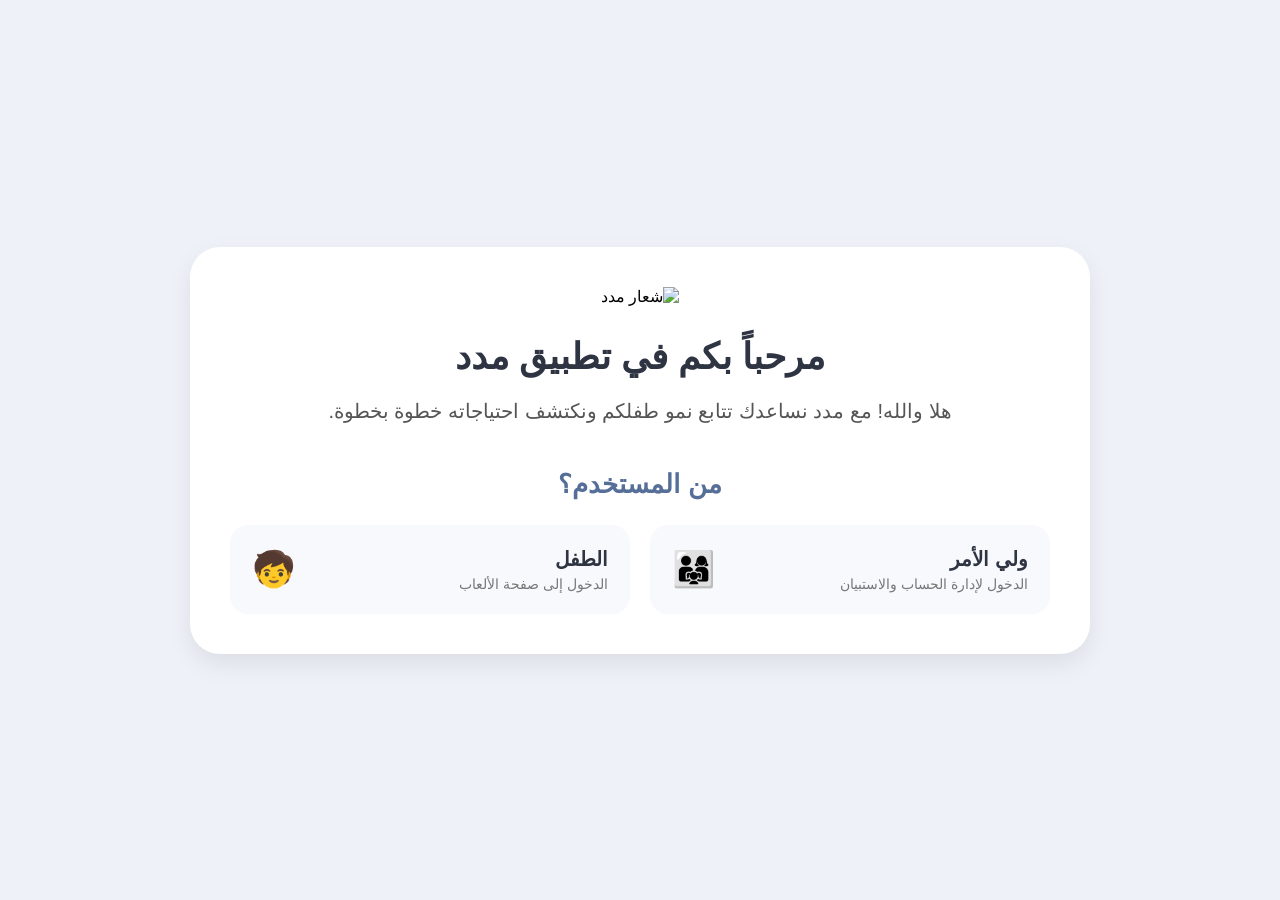
==== commit bbb8fe31: "Update index.html" ====
--- a/index.html
+++ b/index.html
@@ -6,44 +6,42 @@
   <title>مدد | MADDAD</title>
   <link rel="stylesheet" href="style.css" />
 </head>
-<body>
+<body class="bg-main">
+  <div class="bg-blur bg-blur-top"></div>
+  <div class="bg-blur bg-blur-bottom"></div>
 
-  <div class="page-shell">
-    <div class="main-card">
+  <div class="container">
+    <div class="welcome-section">
+      <img src="logo.png" class="logo" alt="شعار مدد" />
 
-      <div class="welcome-section">
-        <img src="logo.png" alt="Maddad Logo" class="logo" />
+      <h1 class="welcome-title">مرحباً بكم في تطبيق مدد</h1>
 
-        <h1 class="welcome-title">مرحباً بكم في تطبيق مدد</h1>
+      <p class="welcome-text">
+        هلا والله! مع مدد نساعدك تتابع نمو طفلكم
+        ونكتشف احتياجاته خطوة بخطوة.
+      </p>
+    </div>
 
-        <p class="welcome-text">
-          مع مدد نساعدك على متابعة نمو طفلك واكتشاف احتياجاته
-          خطوة بخطوة بطريقة سهلة ومريحة.
-        </p>
-      </div>
+    <div class="user-section">
+      <h2 class="user-heading">من المستخدم؟</h2>
 
-      <div class="user-section">
-        <h2 class="user-heading">من المستخدم؟</h2>
+      <div class="role-grid">
+        <div class="role-card parent" onclick="goParent()">
+          <div class="role-text">
+            <h3>ولي الأمر</h3>
+            <p>الدخول لإدارة الحساب والاستبيان</p>
+          </div>
+          <div class="icon">👨‍👩‍👧</div>
+        </div>
 
-        <div class="role-grid">
-          <button class="role-card parent" onclick="goParent()">
-            <div class="role-text">
-              <h3>ولي الأمر</h3>
-              <p>الدخول لإدارة الحساب والاستبيان والمتابعة</p>
-            </div>
-            <div class="role-icon">👨‍👩‍👧</div>
-          </button>
-
-          <button class="role-card child" onclick="goChild()">
-            <div class="role-text">
-              <h3>الطفل</h3>
-              <p>الدخول إلى صفحة الألعاب والأنشطة</p>
-            </div>
-            <div class="role-icon">🧒</div>
-          </button>
+        <div class="role-card child" onclick="goChild()">
+          <div class="role-text">
+            <h3>الطفل</h3>
+            <p>الدخول إلى صفحة الألعاب</p>
+          </div>
+          <div class="icon">🧒</div>
         </div>
       </div>
-
     </div>
   </div>
 
--- a/style.css
+++ b/style.css
@@ -28,21 +28,11 @@
 margin-bottom:40px;
 }
 
-.logo-circle{
-width:240px;
-height:240px;
-margin:auto;
-background:#F6F7FA;
-border-radius:50%;
-display:flex;
-align-items:center;
-justify-content:center;
+/* الشعار */
+
+.logo{
+width:220px;
 margin-bottom:30px;
-box-shadow:0 8px 18px rgba(0,0,0,0.05);
-}
-
-.logo-circle img{
-max-width:70%;
 }
 
 .welcome-title{
